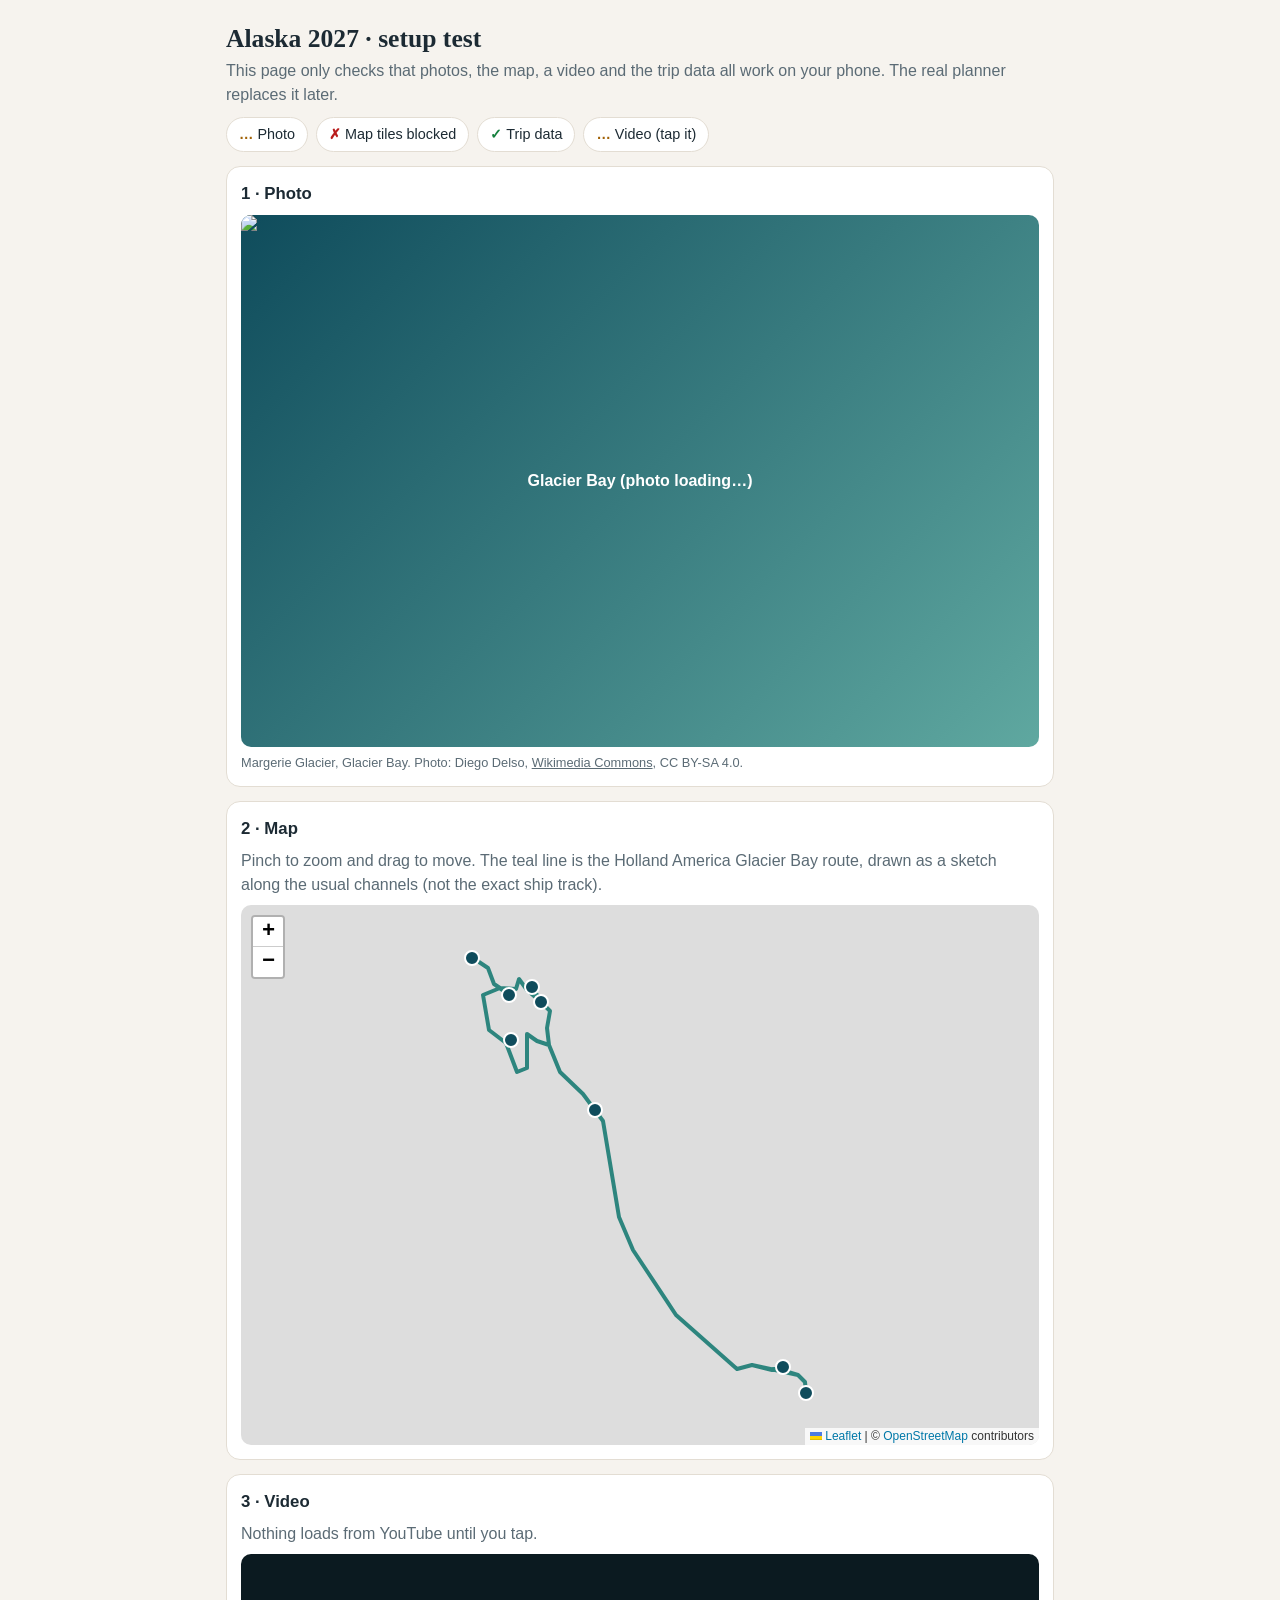
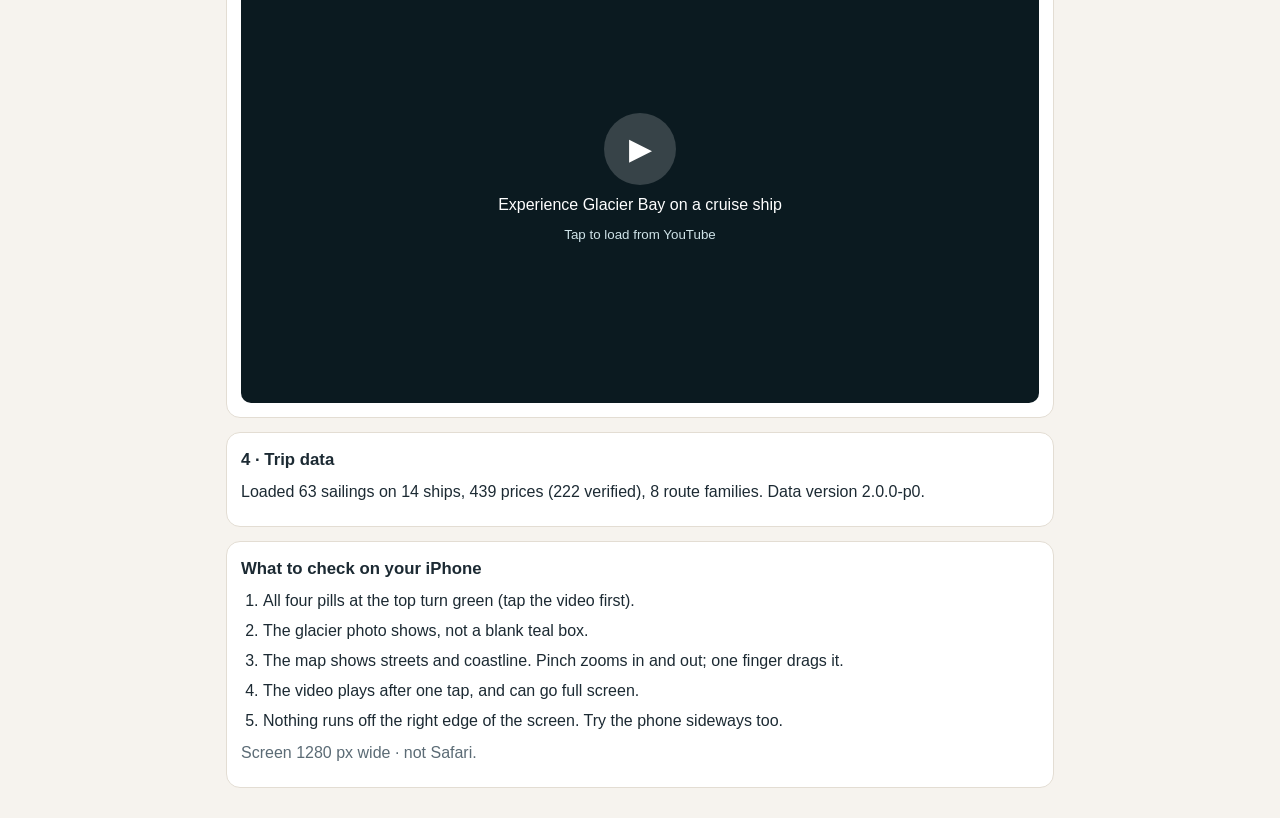
==== index.html @ 5ece90ae "p0: migrate v1 data into v2 layout, tools, setup test page Co-Authored-By: Claude Opus 5.5 <noreply@" ====
<!doctype html>
<html lang="en">
<head>
<meta charset="utf-8">
<meta name="viewport" content="width=device-width, initial-scale=1, viewport-fit=cover">
<title>Alaska 2027 · Setup test</title>
<link rel="stylesheet" href="vendor/leaflet/leaflet.css">
<style>
:root{--bg:#f6f3ee;--card:#fff;--ink:#1c2a33;--muted:#5b6b75;--line:#e3ddd3;--sea:#0f4c5c;--teal:#0f766e;--ok:#15803d;--bad:#b91c1c;--wait:#a16207}
@media (prefers-color-scheme:dark){:root{--bg:#10171c;--card:#182229;--ink:#e8eef1;--muted:#9fb0ba;--line:#2a3740;--ok:#4ade80;--bad:#f87171;--wait:#facc15}}
*{box-sizing:border-box}
[hidden]{display:none!important}
.photo img{color:transparent}
body{margin:0;background:var(--bg);color:var(--ink);font:16px/1.5 -apple-system,BlinkMacSystemFont,"Segoe UI",Roboto,sans-serif;
  padding:env(safe-area-inset-top) 0 env(safe-area-inset-bottom)}
main{max-width:860px;margin:0 auto;padding:16px}
h1{font:600 1.6rem/1.2 Georgia,"Times New Roman",serif;margin:8px 0 4px}
h2{font-size:1.05rem;margin:0 0 8px}
p{margin:0 0 8px}
.lede{color:var(--muted)}
.card{background:var(--card);border:1px solid var(--line);border-radius:14px;padding:14px;margin:14px 0;overflow:hidden}
.status{display:flex;flex-wrap:wrap;gap:8px;margin:10px 0}
.pill{border-radius:999px;padding:6px 12px;font-size:.9rem;border:1px solid var(--line);background:var(--card)}
.pill b{margin-right:4px}
.ok b{color:var(--ok)} .bad b{color:var(--bad)} .wait b{color:var(--wait)}
figure{margin:0}
.photo{position:relative;aspect-ratio:3/2;border-radius:10px;overflow:hidden;
  background:linear-gradient(135deg,#0f4c5c,#5fa8a0)}
.photo img{width:100%;height:100%;object-fit:cover;display:block}
.photo .ph{position:absolute;inset:0;display:flex;align-items:center;justify-content:center;color:#fff;font-weight:600;text-align:center;padding:12px}
figcaption{font-size:.8rem;color:var(--muted);margin-top:6px}
figcaption a{color:inherit}
#map{height:60vh;min-height:320px;border-radius:10px}
.video{position:relative;aspect-ratio:16/9;border-radius:10px;overflow:hidden;background:#0b1a20}
.video button{all:unset;cursor:pointer;position:absolute;inset:0;display:flex;flex-direction:column;align-items:center;justify-content:center;color:#fff;gap:8px;text-align:center;padding:12px}
.video button span:first-child{width:72px;height:72px;border-radius:50%;background:rgba(255,255,255,.18);display:flex;align-items:center;justify-content:center;font-size:30px}
.video iframe{position:absolute;inset:0;width:100%;height:100%;border:0}
ol{padding-left:22px;margin:0} li{margin:6px 0}
small,.muted{color:var(--muted)}
</style>
</head>
<body>
<main>
  <h1>Alaska 2027 · setup test</h1>
  <p class="lede">This page only checks that photos, the map, a video and the trip data all work on your phone. The real planner replaces it later.</p>

  <div class="status" id="status" aria-live="polite">
    <span class="pill wait" id="s-photo"><b>…</b>Photo</span>
    <span class="pill wait" id="s-map"><b>…</b>Map</span>
    <span class="pill wait" id="s-data"><b>…</b>Trip data</span>
    <span class="pill wait" id="s-video"><b>…</b>Video (tap it)</span>
  </div>

  <section class="card">
    <h2>1 · Photo</h2>
    <figure>
      <div class="photo">
        <div class="ph" id="ph">Glacier Bay (photo loading…)</div>
        <img id="img" alt="Margerie Glacier in Glacier Bay National Park" loading="eager"
             src="https://commons.wikimedia.org/wiki/Special:FilePath/Glaciar_Margerie%2C_Parque_Nacional_Bah%C3%ADa_del_Glaciar%2C_Alaska%2C_Estados_Unidos%2C_2017-08-19%2C_DD_33.jpg?width=1000">
      </div>
      <figcaption>Margerie Glacier, Glacier Bay. Photo: Diego Delso, <a href="https://commons.wikimedia.org/wiki/File:Glaciar_Margerie%2C_Parque_Nacional_Bah%C3%ADa_del_Glaciar%2C_Alaska%2C_Estados_Unidos%2C_2017-08-19%2C_DD_33.jpg">Wikimedia Commons</a>, CC BY-SA 4.0.</figcaption>
    </figure>
  </section>

  <section class="card">
    <h2>2 · Map</h2>
    <p class="muted">Pinch to zoom and drag to move. The teal line is the Holland America Glacier Bay route, drawn as a sketch along the usual channels (not the exact ship track).</p>
    <div id="map" role="region" aria-label="Map of Seattle to Alaska"></div>
  </section>

  <section class="card">
    <h2>3 · Video</h2>
    <p class="muted">Nothing loads from YouTube until you tap.</p>
    <div class="video" id="video">
      <button type="button" id="play" aria-label="Load and play video">
        <span>▶</span><span>Experience Glacier Bay on a cruise ship</span><small style="color:#cfe3e8">Tap to load from YouTube</small>
      </button>
    </div>
  </section>

  <section class="card">
    <h2>4 · Trip data</h2>
    <p id="data">Loading…</p>
  </section>

  <section class="card">
    <h2>What to check on your iPhone</h2>
    <ol>
      <li>All four pills at the top turn green (tap the video first).</li>
      <li>The glacier photo shows, not a blank teal box.</li>
      <li>The map shows streets and coastline. Pinch zooms in and out; one finger drags it.</li>
      <li>The video plays after one tap, and can go full screen.</li>
      <li>Nothing runs off the right edge of the screen. Try the phone sideways too.</li>
    </ol>
    <p class="muted" style="margin-top:8px" id="device"></p>
  </section>
</main>

<script src="vendor/leaflet/leaflet.js"></script>
<script>
const set = (id, ok, label) => { const el = document.getElementById(id); el.className = 'pill ' + (ok === null ? 'wait' : ok ? 'ok' : 'bad'); el.querySelector('b').textContent = ok === null ? '…' : ok ? '✓' : '✗'; if (label) el.lastChild.textContent = label; };

// 1 · photo
const img = document.getElementById('img'), ph = document.getElementById('ph');
img.addEventListener('load', () => { ph.hidden = true; set('s-photo', true); });
img.addEventListener('error', () => { img.hidden = true; ph.textContent = 'Glacier Bay (photo could not load, this is the offline placeholder)'; set('s-photo', false); });
if (img.complete && img.naturalWidth) { ph.hidden = true; set('s-photo', true); }

// 2 · map
let map;
try {
  map = L.map('map', { scrollWheelZoom: false }).setView([54.5, -130.5], 5);
  const tiles = L.tileLayer('https://tile.openstreetmap.org/{z}/{x}/{y}.png', {
    maxZoom: 18, attribution: '&copy; <a href="https://www.openstreetmap.org/copyright">OpenStreetMap</a> contributors' }).addTo(map);
  let loaded = 0, failed = 0;
  tiles.on('tileload', () => { if (++loaded === 4) set('s-map', true); });
  tiles.on('tileerror', () => { if (++failed === 6 && loaded < 4) set('s-map', false, 'Map tiles blocked'); });
} catch (e) { set('s-map', false, 'Map failed to start'); }

// 4 · data (also draws the route on the map)
Promise.all(['catalog', 'meta', 'prices'].map(n => fetch('data/' + n + '.json').then(r => { if (!r.ok) throw new Error(n + ' ' + r.status); return r.json(); })))
  .then(([cat, meta, prices]) => {
    const fam = Object.fromEntries(cat.routeFamilies.map(f => [f.id, f]));
    const it = cat.itineraries.find(i => i.id === 'hal_eurodam_explorer');
    if (map && it && it.mapLine) {
      const line = L.polyline(it.mapLine, { color: fam[it.routeFamily].color, weight: 4, opacity: .85 }).addTo(map);
      map.fitBounds(line.getBounds(), { padding: [16, 16] });
    }
    const used = new Set((it.days || []).flat().map(e => e.place).filter(Boolean));
    if (map) cat.places.filter(p => used.has(p.id)).forEach(p =>
      L.circleMarker([p.lat, p.lng], { radius: 7, color: '#fff', weight: 2, fillColor: '#0f4c5c', fillOpacity: 1 })
        .bindPopup('<b>' + (p.short || p.name) + '</b>').addTo(map));
    const verified = prices.rows.filter(r => r.status === 'verified').length;
    document.getElementById('data').textContent =
      `Loaded ${cat.sailings.length} sailings on ${cat.ships.length} ships, ${prices.rows.length} prices (${verified} verified), ${cat.routeFamilies.length} route families. Data version ${meta.version}.`;
    set('s-data', true);
  })
  .catch(e => { document.getElementById('data').textContent = 'Could not load the data files (' + e.message + ').'; set('s-data', false); });

// 3 · video: tap to load youtube-nocookie
document.getElementById('play').addEventListener('click', () => {
  const f = document.createElement('iframe');
  f.src = 'https://www.youtube-nocookie.com/embed/AG2jFHq0_qE?autoplay=1&playsinline=1&rel=0';
  f.title = 'Experience Glacier Bay National Park, Alaska on a Cruise Ship';
  f.allow = 'autoplay; encrypted-media; picture-in-picture; fullscreen';
  f.allowFullscreen = true;
  f.addEventListener('load', () => set('s-video', true, 'Video'));
  const box = document.getElementById('video'); box.innerHTML = ''; box.appendChild(f);
});

const ua = navigator.userAgent, safari = /Safari/.test(ua) && !/Chrome|CriOS|FxiOS|EdgiOS/.test(ua);
document.getElementById('device').textContent = `Screen ${window.innerWidth} px wide · ${safari ? 'Safari' : 'not Safari'}.`;
</script>
</body>
</html>
---- vendor/leaflet/leaflet.css ----
/* required styles */

.leaflet-pane,
.leaflet-tile,
.leaflet-marker-icon,
.leaflet-marker-shadow,
.leaflet-tile-container,
.leaflet-pane > svg,
.leaflet-pane > canvas,
.leaflet-zoom-box,
.leaflet-image-layer,
.leaflet-layer {
	position: absolute;
	left: 0;
	top: 0;
	}
.leaflet-container {
	overflow: hidden;
	}
.leaflet-tile,
.leaflet-marker-icon,
.leaflet-marker-shadow {
	-webkit-user-select: none;
	   -moz-user-select: none;
	        user-select: none;
	  -webkit-user-drag: none;
	}
/* Prevents IE11 from highlighting tiles in blue */
.leaflet-tile::selection {
	background: transparent;
}
/* Safari renders non-retina tile on retina better with this, but Chrome is worse */
.leaflet-safari .leaflet-tile {
	image-rendering: -webkit-optimize-contrast;
	}
/* hack that prevents hw layers "stretching" when loading new tiles */
.leaflet-safari .leaflet-tile-container {
	width: 1600px;
	height: 1600px;
	-webkit-transform-origin: 0 0;
	}
.leaflet-marker-icon,
.leaflet-marker-shadow {
	display: block;
	}
/* .leaflet-container svg: reset svg max-width decleration shipped in Joomla! (joomla.org) 3.x */
/* .leaflet-container img: map is broken in FF if you have max-width: 100% on tiles */
.leaflet-container .leaflet-overlay-pane svg {
	max-width: none !important;
	max-height: none !important;
	}
.leaflet-container .leaflet-marker-pane img,
.leaflet-container .leaflet-shadow-pane img,
.leaflet-container .leaflet-tile-pane img,
.leaflet-container img.leaflet-image-layer,
.leaflet-container .leaflet-tile {
	max-width: none !important;
	max-height: none !important;
	width: auto;
	padding: 0;
	}

.leaflet-container img.leaflet-tile {
	/* See: https://bugs.chromium.org/p/chromium/issues/detail?id=600120 */
	mix-blend-mode: plus-lighter;
}

.leaflet-container.leaflet-touch-zoom {
	-ms-touch-action: pan-x pan-y;
	touch-action: pan-x pan-y;
	}
.leaflet-container.leaflet-touch-drag {
	-ms-touch-action: pinch-zoom;
	/* Fallback for FF which doesn't support pinch-zoom */
	touch-action: none;
	touch-action: pinch-zoom;
}
.leaflet-container.leaflet-touch-drag.leaflet-touch-zoom {
	-ms-touch-action: none;
	touch-action: none;
}
.leaflet-container {
	-webkit-tap-highlight-color: transparent;
}
.leaflet-container a {
	-webkit-tap-highlight-color: rgba(51, 181, 229, 0.4);
}
.leaflet-tile {
	filter: inherit;
	visibility: hidden;
	}
.leaflet-tile-loaded {
	visibility: inherit;
	}
.leaflet-zoom-box {
	width: 0;
	height: 0;
	-moz-box-sizing: border-box;
	     box-sizing: border-box;
	z-index: 800;
	}
/* workaround for https://bugzilla.mozilla.org/show_bug.cgi?id=888319 */
.leaflet-overlay-pane svg {
	-moz-user-select: none;
	}

.leaflet-pane         { z-index: 400; }

.leaflet-tile-pane    { z-index: 200; }
.leaflet-overlay-pane { z-index: 400; }
.leaflet-shadow-pane  { z-index: 500; }
.leaflet-marker-pane  { z-index: 600; }
.leaflet-tooltip-pane   { z-index: 650; }
.leaflet-popup-pane   { z-index: 700; }

.leaflet-map-pane canvas { z-index: 100; }
.leaflet-map-pane svg    { z-index: 200; }

.leaflet-vml-shape {
	width: 1px;
	height: 1px;
	}
.lvml {
	behavior: url(#default#VML);
	display: inline-block;
	position: absolute;
	}


/* control positioning */

.leaflet-control {
	position: relative;
	z-index: 800;
	pointer-events: visiblePainted; /* IE 9-10 doesn't have auto */
	pointer-events: auto;
	}
.leaflet-top,
.leaflet-bottom {
	position: absolute;
	z-index: 1000;
	pointer-events: none;
	}
.leaflet-top {
	top: 0;
	}
.leaflet-right {
	right: 0;
	}
.leaflet-bottom {
	bottom: 0;
	}
.leaflet-left {
	left: 0;
	}
.leaflet-control {
	float: left;
	clear: both;
	}
.leaflet-right .leaflet-control {
	float: right;
	}
.leaflet-top .leaflet-control {
	margin-top: 10px;
	}
.leaflet-bottom .leaflet-control {
	margin-bottom: 10px;
	}
.leaflet-left .leaflet-control {
	margin-left: 10px;
	}
.leaflet-right .leaflet-control {
	margin-right: 10px;
	}


/* zoom and fade animations */

.leaflet-fade-anim .leaflet-popup {
	opacity: 0;
	-webkit-transition: opacity 0.2s linear;
	   -moz-transition: opacity 0.2s linear;
	        transition: opacity 0.2s linear;
	}
.leaflet-fade-anim .leaflet-map-pane .leaflet-popup {
	opacity: 1;
	}
.leaflet-zoom-animated {
	-webkit-transform-origin: 0 0;
	    -ms-transform-origin: 0 0;
	        transform-origin: 0 0;
	}
svg.leaflet-zoom-animated {
	will-change: transform;
}

.leaflet-zoom-anim .leaflet-zoom-animated {
	-webkit-transition: -webkit-transform 0.25s cubic-bezier(0,0,0.25,1);
	   -moz-transition:    -moz-transform 0.25s cubic-bezier(0,0,0.25,1);
	        transition:         transform 0.25s cubic-bezier(0,0,0.25,1);
	}
.leaflet-zoom-anim .leaflet-tile,
.leaflet-pan-anim .leaflet-tile {
	-webkit-transition: none;
	   -moz-transition: none;
	        transition: none;
	}

.leaflet-zoom-anim .leaflet-zoom-hide {
	visibility: hidden;
	}


/* cursors */

.leaflet-interactive {
	cursor: pointer;
	}
.leaflet-grab {
	cursor: -webkit-grab;
	cursor:    -moz-grab;
	cursor:         grab;
	}
.leaflet-crosshair,
.leaflet-crosshair .leaflet-interactive {
	cursor: crosshair;
	}
.leaflet-popup-pane,
.leaflet-control {
	cursor: auto;
	}
.leaflet-dragging .leaflet-grab,
.leaflet-dragging .leaflet-grab .leaflet-interactive,
.leaflet-dragging .leaflet-marker-draggable {
	cursor: move;
	cursor: -webkit-grabbing;
	cursor:    -moz-grabbing;
	cursor:         grabbing;
	}

/* marker & overlays interactivity */
.leaflet-marker-icon,
.leaflet-marker-shadow,
.leaflet-image-layer,
.leaflet-pane > svg path,
.leaflet-tile-container {
	pointer-events: none;
	}

.leaflet-marker-icon.leaflet-interactive,
.leaflet-image-layer.leaflet-interactive,
.leaflet-pane > svg path.leaflet-interactive,
svg.leaflet-image-layer.leaflet-interactive path {
	pointer-events: visiblePainted; /* IE 9-10 doesn't have auto */
	pointer-events: auto;
	}

/* visual tweaks */

.leaflet-container {
	background: #ddd;
	outline-offset: 1px;
	}
.leaflet-container a {
	color: #0078A8;
	}
.leaflet-zoom-box {
	border: 2px dotted #38f;
	background: rgba(255,255,255,0.5);
	}


/* general typography */
.leaflet-container {
	font-family: "Helvetica Neue", Arial, Helvetica, sans-serif;
	font-size: 12px;
	font-size: 0.75rem;
	line-height: 1.5;
	}


/* general toolbar styles */

.leaflet-bar {
	box-shadow: 0 1px 5px rgba(0,0,0,0.65);
	border-radius: 4px;
	}
.leaflet-bar a {
	background-color: #fff;
	border-bottom: 1px solid #ccc;
	width: 26px;
	height: 26px;
	line-height: 26px;
	display: block;
	text-align: center;
	text-decoration: none;
	color: black;
	}
.leaflet-bar a,
.leaflet-control-layers-toggle {
	background-position: 50% 50%;
	background-repeat: no-repeat;
	display: block;
	}
.leaflet-bar a:hover,
.leaflet-bar a:focus {
	background-color: #f4f4f4;
	}
.leaflet-bar a:first-child {
	border-top-left-radius: 4px;
	border-top-right-radius: 4px;
	}
.leaflet-bar a:last-child {
	border-bottom-left-radius: 4px;
	border-bottom-right-radius: 4px;
	border-bottom: none;
	}
.leaflet-bar a.leaflet-disabled {
	cursor: default;
	background-color: #f4f4f4;
	color: #bbb;
	}

.leaflet-touch .leaflet-bar a {
	width: 30px;
	height: 30px;
	line-height: 30px;
	}
.leaflet-touch .leaflet-bar a:first-child {
	border-top-left-radius: 2px;
	border-top-right-radius: 2px;
	}
.leaflet-touch .leaflet-bar a:last-child {
	border-bottom-left-radius: 2px;
	border-bottom-right-radius: 2px;
	}

/* zoom control */

.leaflet-control-zoom-in,
.leaflet-control-zoom-out {
	font: bold 18px 'Lucida Console', Monaco, monospace;
	text-indent: 1px;
	}

.leaflet-touch .leaflet-control-zoom-in, .leaflet-touch .leaflet-control-zoom-out  {
	font-size: 22px;
	}


/* layers control */

.leaflet-control-layers {
	box-shadow: 0 1px 5px rgba(0,0,0,0.4);
	background: #fff;
	border-radius: 5px;
	}
.leaflet-control-layers-toggle {
	background-image: url(images/layers.png);
	width: 36px;
	height: 36px;
	}
.leaflet-retina .leaflet-control-layers-toggle {
	background-image: url(images/layers-2x.png);
	background-size: 26px 26px;
	}
.leaflet-touch .leaflet-control-layers-toggle {
	width: 44px;
	height: 44px;
	}
.leaflet-control-layers .leaflet-control-layers-list,
.leaflet-control-layers-expanded .leaflet-control-layers-toggle {
	display: none;
	}
.leaflet-control-layers-expanded .leaflet-control-layers-list {
	display: block;
	position: relative;
	}
.leaflet-control-layers-expanded {
	padding: 6px 10px 6px 6px;
	color: #333;
	background: #fff;
	}
.leaflet-control-layers-scrollbar {
	overflow-y: scroll;
	overflow-x: hidden;
	padding-right: 5px;
	}
.leaflet-control-layers-selector {
	margin-top: 2px;
	position: relative;
	top: 1px;
	}
.leaflet-control-layers label {
	display: block;
	font-size: 13px;
	font-size: 1.08333em;
	}
.leaflet-control-layers-separator {
	height: 0;
	border-top: 1px solid #ddd;
	margin: 5px -10px 5px -6px;
	}

/* Default icon URLs */
.leaflet-default-icon-path { /* used only in path-guessing heuristic, see L.Icon.Default */
	background-image: url(images/marker-icon.png);
	}


/* attribution and scale controls */

.leaflet-container .leaflet-control-attribution {
	background: #fff;
	background: rgba(255, 255, 255, 0.8);
	margin: 0;
	}
.leaflet-control-attribution,
.leaflet-control-scale-line {
	padding: 0 5px;
	color: #333;
	line-height: 1.4;
	}
.leaflet-control-attribution a {
	text-decoration: none;
	}
.leaflet-control-attribution a:hover,
.leaflet-control-attribution a:focus {
	text-decoration: underline;
	}
.leaflet-attribution-flag {
	display: inline !important;
	vertical-align: baseline !important;
	width: 1em;
	height: 0.6669em;
	}
.leaflet-left .leaflet-control-scale {
	margin-left: 5px;
	}
.leaflet-bottom .leaflet-control-scale {
	margin-bottom: 5px;
	}
.leaflet-control-scale-line {
	border: 2px solid #777;
	border-top: none;
	line-height: 1.1;
	padding: 2px 5px 1px;
	white-space: nowrap;
	-moz-box-sizing: border-box;
	     box-sizing: border-box;
	background: rgba(255, 255, 255, 0.8);
	text-shadow: 1px 1px #fff;
	}
.leaflet-control-scale-line:not(:first-child) {
	border-top: 2px solid #777;
	border-bottom: none;
	margin-top: -2px;
	}
.leaflet-control-scale-line:not(:first-child):not(:last-child) {
	border-bottom: 2px solid #777;
	}

.leaflet-touch .leaflet-control-attribution,
.leaflet-touch .leaflet-control-layers,
.leaflet-touch .leaflet-bar {
	box-shadow: none;
	}
.leaflet-touch .leaflet-control-layers,
.leaflet-touch .leaflet-bar {
	border: 2px solid rgba(0,0,0,0.2);
	background-clip: padding-box;
	}


/* popup */

.leaflet-popup {
	position: absolute;
	text-align: center;
	margin-bottom: 20px;
	}
.leaflet-popup-content-wrapper {
	padding: 1px;
	text-align: left;
	border-radius: 12px;
	}
.leaflet-popup-content {
	margin: 13px 24px 13px 20px;
	line-height: 1.3;
	font-size: 13px;
	font-size: 1.08333em;
	min-height: 1px;
	}
.leaflet-popup-content p {
	margin: 17px 0;
	margin: 1.3em 0;
	}
.leaflet-popup-tip-container {
	width: 40px;
	height: 20px;
	position: absolute;
	left: 50%;
	margin-top: -1px;
	margin-left: -20px;
	overflow: hidden;
	pointer-events: none;
	}
.leaflet-popup-tip {
	width: 17px;
	height: 17px;
	padding: 1px;

	margin: -10px auto 0;
	pointer-events: auto;

	-webkit-transform: rotate(45deg);
	   -moz-transform: rotate(45deg);
	    -ms-transform: rotate(45deg);
	        transform: rotate(45deg);
	}
.leaflet-popup-content-wrapper,
.leaflet-popup-tip {
	background: white;
	color: #333;
	box-shadow: 0 3px 14px rgba(0,0,0,0.4);
	}
.leaflet-container a.leaflet-popup-close-button {
	position: absolute;
	top: 0;
	right: 0;
	border: none;
	text-align: center;
	width: 24px;
	height: 24px;
	font: 16px/24px Tahoma, Verdana, sans-serif;
	color: #757575;
	text-decoration: none;
	background: transparent;
	}
.leaflet-container a.leaflet-popup-close-button:hover,
.leaflet-container a.leaflet-popup-close-button:focus {
	color: #585858;
	}
.leaflet-popup-scrolled {
	overflow: auto;
	}

.leaflet-oldie .leaflet-popup-content-wrapper {
	-ms-zoom: 1;
	}
.leaflet-oldie .leaflet-popup-tip {
	width: 24px;
	margin: 0 auto;

	-ms-filter: "progid:DXImageTransform.Microsoft.Matrix(M11=0.70710678, M12=0.70710678, M21=-0.70710678, M22=0.70710678)";
	filter: progid:DXImageTransform.Microsoft.Matrix(M11=0.70710678, M12=0.70710678, M21=-0.70710678, M22=0.70710678);
	}

.leaflet-oldie .leaflet-control-zoom,
.leaflet-oldie .leaflet-control-layers,
.leaflet-oldie .leaflet-popup-content-wrapper,
.leaflet-oldie .leaflet-popup-tip {
	border: 1px solid #999;
	}


/* div icon */

.leaflet-div-icon {
	background: #fff;
	border: 1px solid #666;
	}


/* Tooltip */
/* Base styles for the element that has a tooltip */
.leaflet-tooltip {
	position: absolute;
	padding: 6px;
	background-color: #fff;
	border: 1px solid #fff;
	border-radius: 3px;
	color: #222;
	white-space: nowrap;
	-webkit-user-select: none;
	-moz-user-select: none;
	-ms-user-select: none;
	user-select: none;
	pointer-events: none;
	box-shadow: 0 1px 3px rgba(0,0,0,0.4);
	}
.leaflet-tooltip.leaflet-interactive {
	cursor: pointer;
	pointer-events: auto;
	}
.leaflet-tooltip-top:before,
.leaflet-tooltip-bottom:before,
.leaflet-tooltip-left:before,
.leaflet-tooltip-right:before {
	position: absolute;
	pointer-events: none;
	border: 6px solid transparent;
	background: transparent;
	content: "";
	}

/* Directions */

.leaflet-tooltip-bottom {
	margin-top: 6px;
}
.leaflet-tooltip-top {
	margin-top: -6px;
}
.leaflet-tooltip-bottom:before,
.leaflet-tooltip-top:before {
	left: 50%;
	margin-left: -6px;
	}
.leaflet-tooltip-top:before {
	bottom: 0;
	margin-bottom: -12px;
	border-top-color: #fff;
	}
.leaflet-tooltip-bottom:before {
	top: 0;
	margin-top: -12px;
	margin-left: -6px;
	border-bottom-color: #fff;
	}
.leaflet-tooltip-left {
	margin-left: -6px;
}
.leaflet-tooltip-right {
	margin-left: 6px;
}
.leaflet-tooltip-left:before,
.leaflet-tooltip-right:before {
	top: 50%;
	margin-top: -6px;
	}
.leaflet-tooltip-left:before {
	right: 0;
	margin-right: -12px;
	border-left-color: #fff;
	}
.leaflet-tooltip-right:before {
	left: 0;
	margin-left: -12px;
	border-right-color: #fff;
	}

/* Printing */

@media print {
	/* Prevent printers from removing background-images of controls. */
	.leaflet-control {
		-webkit-print-color-adjust: exact;
		print-color-adjust: exact;
		}
	}
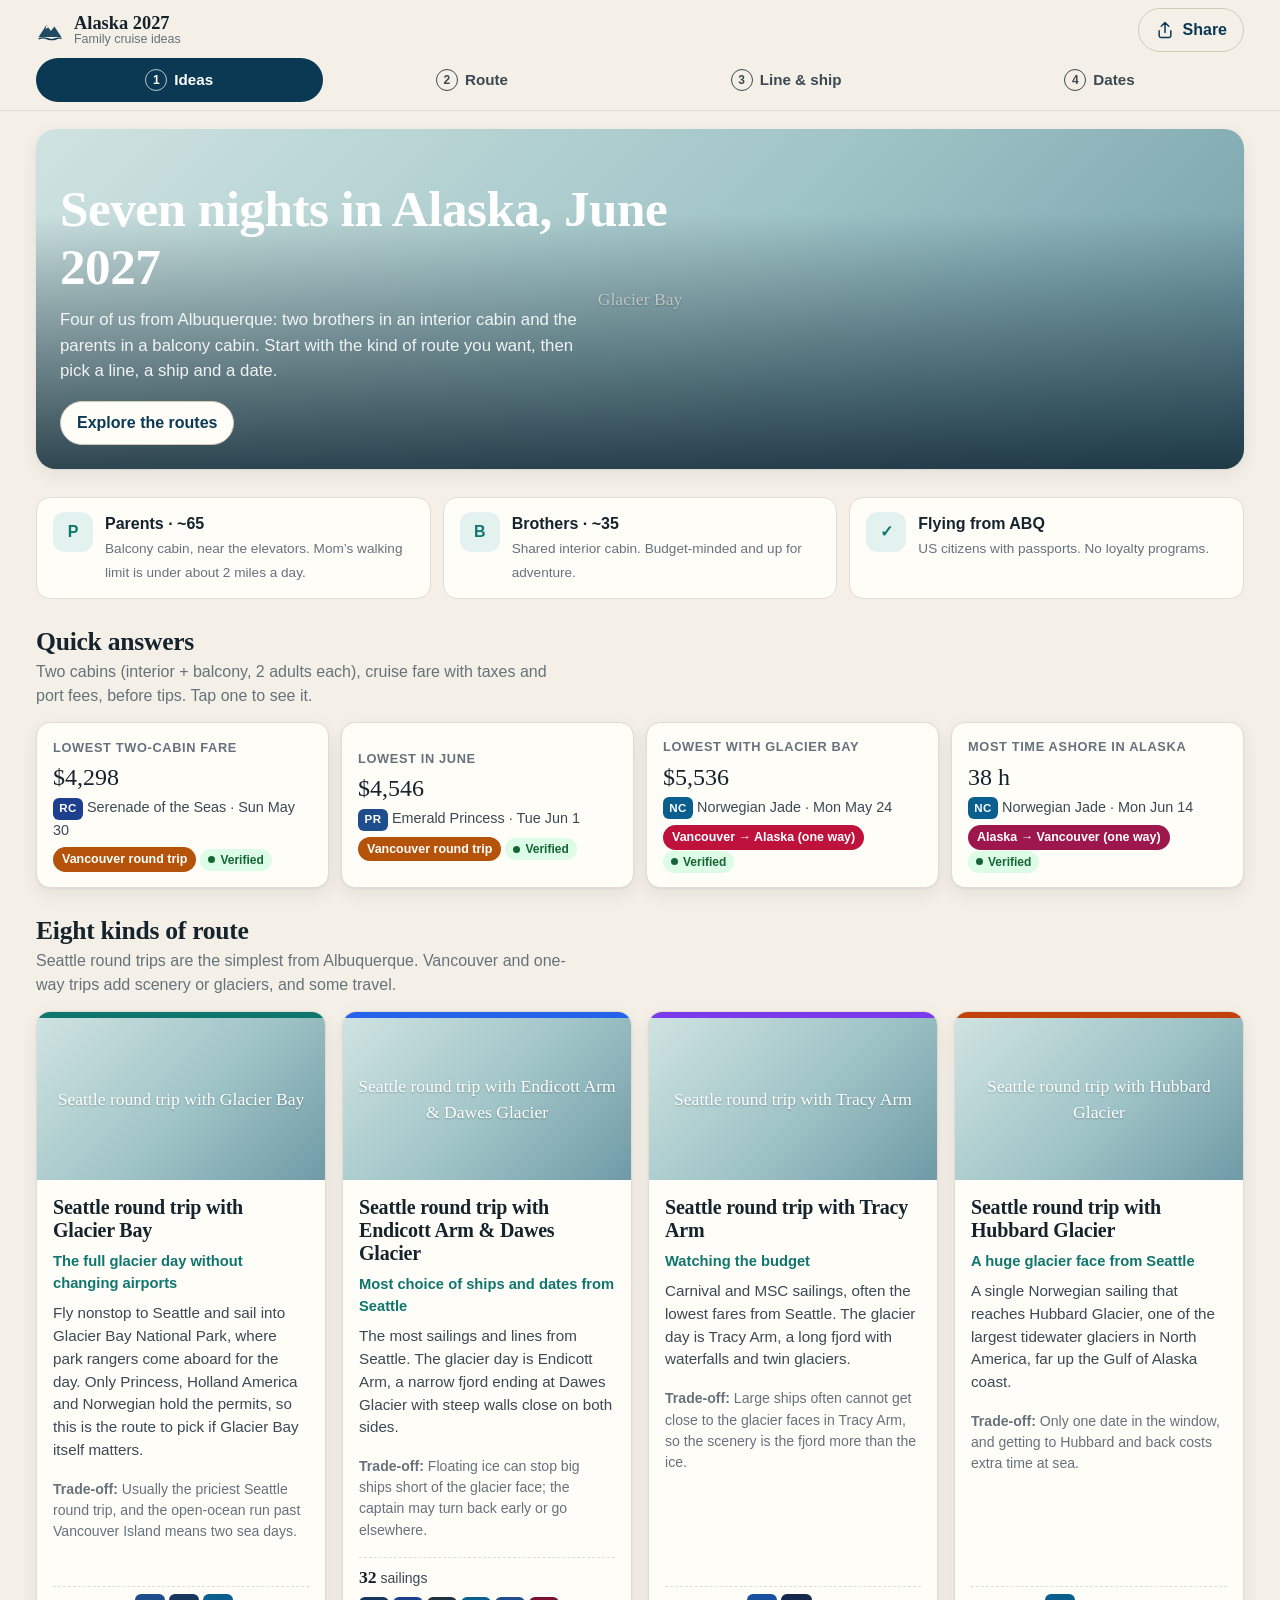
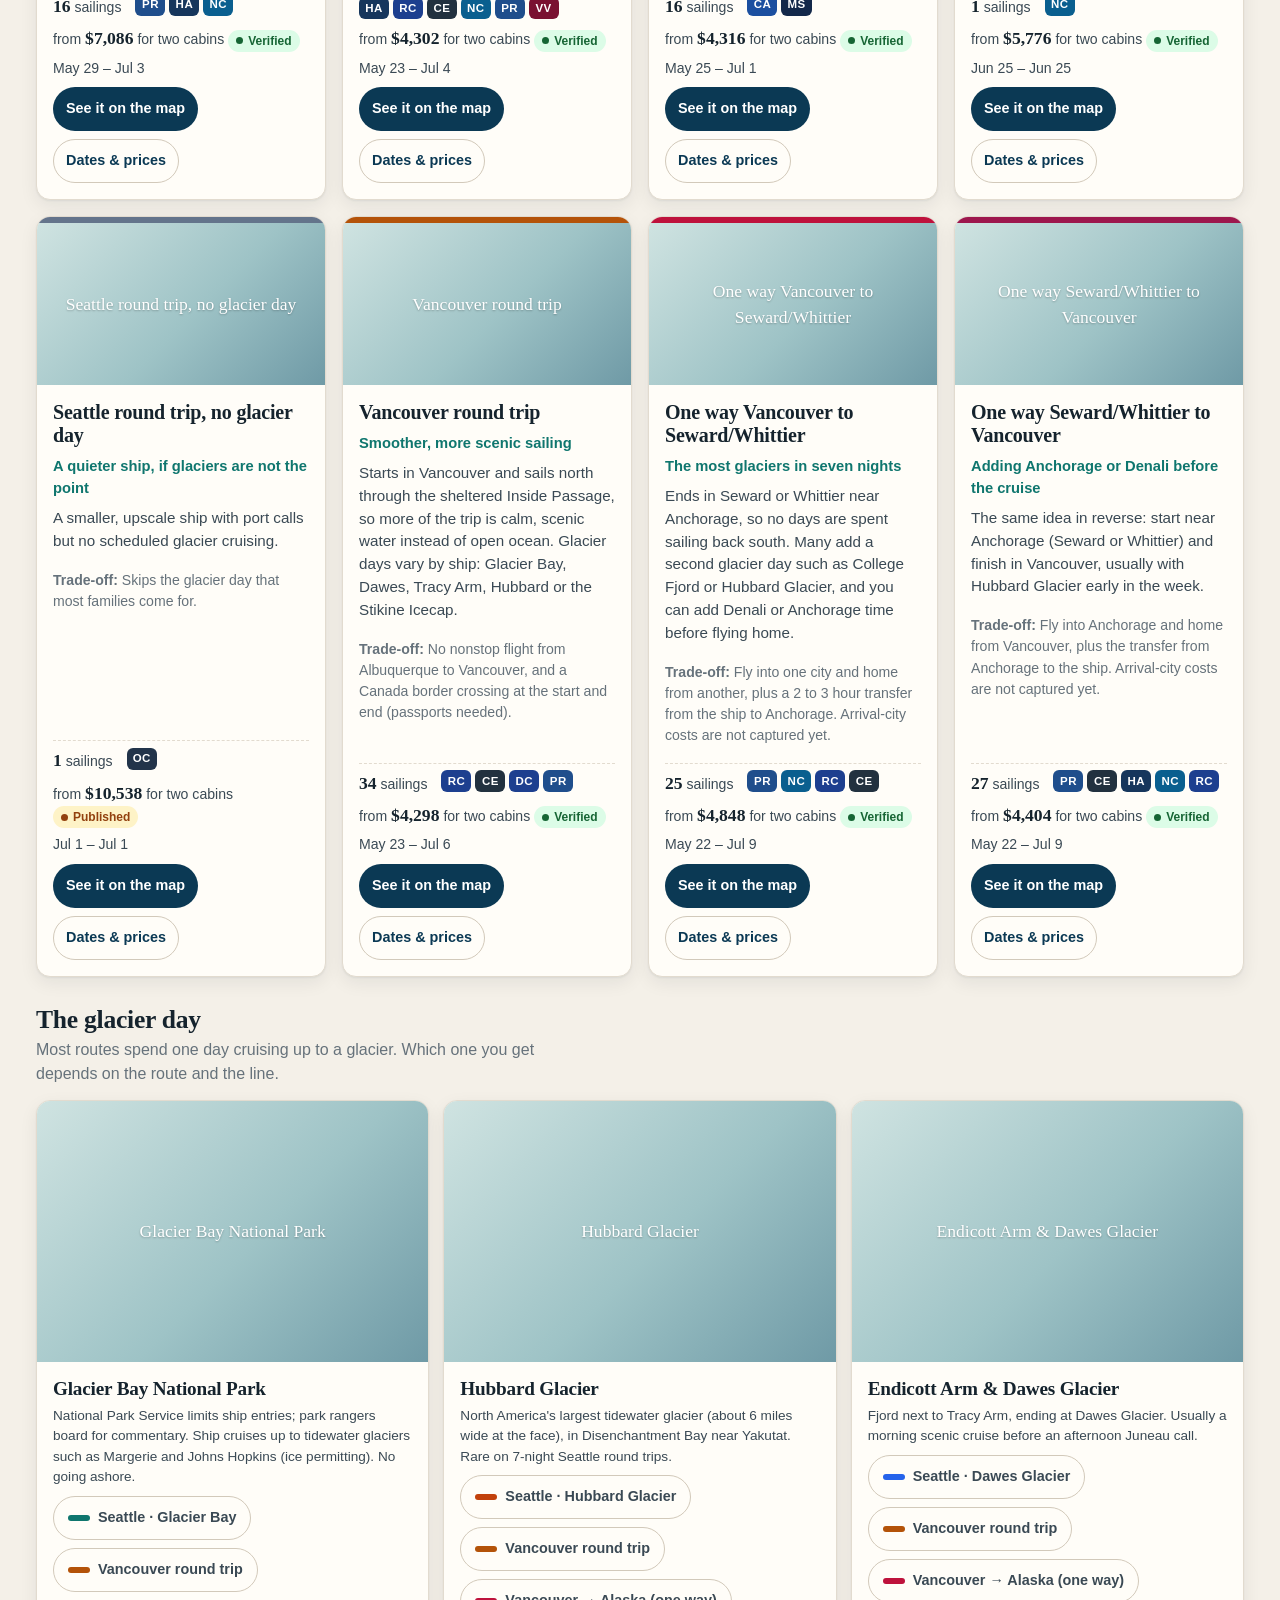
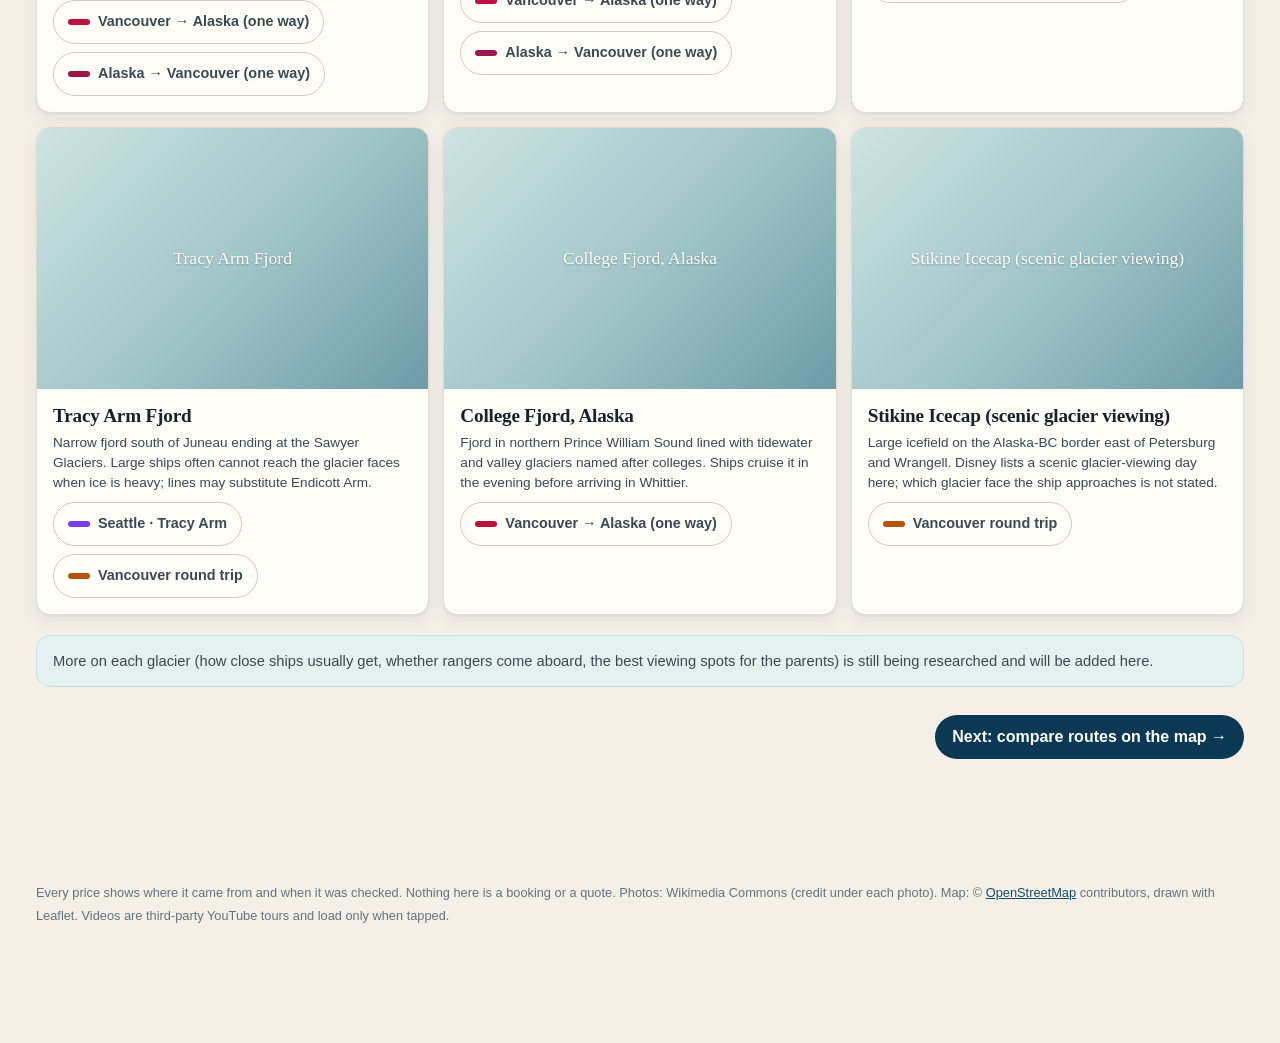
==== commit 149da50c: "p6: new app (Ideas, Route, Line & ship, Dates), share links, route text and map lines Co-Authored-By" ====
--- a/index.html
+++ b/index.html
@@ -3,154 +3,75 @@
 <head>
 <meta charset="utf-8">
 <meta name="viewport" content="width=device-width, initial-scale=1, viewport-fit=cover">
-<title>Alaska 2027 · Setup test</title>
+<meta name="color-scheme" content="light">
+<meta name="theme-color" content="#0b3954">
+<meta name="robots" content="noindex">
+<title>Alaska 2027 Planner</title>
+<link rel="icon" href="app/icon.svg" type="image/svg+xml">
 <link rel="stylesheet" href="vendor/leaflet/leaflet.css">
-<style>
-:root{--bg:#f6f3ee;--card:#fff;--ink:#1c2a33;--muted:#5b6b75;--line:#e3ddd3;--sea:#0f4c5c;--teal:#0f766e;--ok:#15803d;--bad:#b91c1c;--wait:#a16207}
-@media (prefers-color-scheme:dark){:root{--bg:#10171c;--card:#182229;--ink:#e8eef1;--muted:#9fb0ba;--line:#2a3740;--ok:#4ade80;--bad:#f87171;--wait:#facc15}}
-*{box-sizing:border-box}
-[hidden]{display:none!important}
-.photo img{color:transparent}
-body{margin:0;background:var(--bg);color:var(--ink);font:16px/1.5 -apple-system,BlinkMacSystemFont,"Segoe UI",Roboto,sans-serif;
-  padding:env(safe-area-inset-top) 0 env(safe-area-inset-bottom)}
-main{max-width:860px;margin:0 auto;padding:16px}
-h1{font:600 1.6rem/1.2 Georgia,"Times New Roman",serif;margin:8px 0 4px}
-h2{font-size:1.05rem;margin:0 0 8px}
-p{margin:0 0 8px}
-.lede{color:var(--muted)}
-.card{background:var(--card);border:1px solid var(--line);border-radius:14px;padding:14px;margin:14px 0;overflow:hidden}
-.status{display:flex;flex-wrap:wrap;gap:8px;margin:10px 0}
-.pill{border-radius:999px;padding:6px 12px;font-size:.9rem;border:1px solid var(--line);background:var(--card)}
-.pill b{margin-right:4px}
-.ok b{color:var(--ok)} .bad b{color:var(--bad)} .wait b{color:var(--wait)}
-figure{margin:0}
-.photo{position:relative;aspect-ratio:3/2;border-radius:10px;overflow:hidden;
-  background:linear-gradient(135deg,#0f4c5c,#5fa8a0)}
-.photo img{width:100%;height:100%;object-fit:cover;display:block}
-.photo .ph{position:absolute;inset:0;display:flex;align-items:center;justify-content:center;color:#fff;font-weight:600;text-align:center;padding:12px}
-figcaption{font-size:.8rem;color:var(--muted);margin-top:6px}
-figcaption a{color:inherit}
-#map{height:60vh;min-height:320px;border-radius:10px}
-.video{position:relative;aspect-ratio:16/9;border-radius:10px;overflow:hidden;background:#0b1a20}
-.video button{all:unset;cursor:pointer;position:absolute;inset:0;display:flex;flex-direction:column;align-items:center;justify-content:center;color:#fff;gap:8px;text-align:center;padding:12px}
-.video button span:first-child{width:72px;height:72px;border-radius:50%;background:rgba(255,255,255,.18);display:flex;align-items:center;justify-content:center;font-size:30px}
-.video iframe{position:absolute;inset:0;width:100%;height:100%;border:0}
-ol{padding-left:22px;margin:0} li{margin:6px 0}
-small,.muted{color:var(--muted)}
-</style>
+<link rel="stylesheet" href="app/app.css">
 </head>
 <body>
-<main>
-  <h1>Alaska 2027 · setup test</h1>
-  <p class="lede">This page only checks that photos, the map, a video and the trip data all work on your phone. The real planner replaces it later.</p>
+<a class="skip" href="#main">Skip to content</a>
+<header class="top">
+  <div class="top-row">
+    <a class="brand" href="#view=ideas" data-act="view" data-view="ideas" aria-label="Alaska 2027 planner, home">
+      <span class="brand-mark" aria-hidden="true">
+        <svg viewBox="0 0 32 32" width="28" height="28"><path d="M3 24 L12 10 L17 17 L21 12 L29 24 Z" fill="currentColor" opacity=".9"/><path d="M12 10 L14.6 14 L12.8 13.4 L11 15 Z" fill="#fff"/><path d="M3 26 Q8 24 13 26 T23 26 T29 26" stroke="currentColor" stroke-width="1.6" fill="none"/></svg>
+      </span>
+      <span class="brand-text"><b>Alaska 2027</b><small>Family cruise ideas</small></span>
+    </a>
+    <button class="btn ghost share" type="button" data-act="share" aria-label="Share a link to this view">
+      <svg viewBox="0 0 24 24" width="20" height="20" aria-hidden="true"><path d="M12 3v12M7.5 7.5 12 3l4.5 4.5M5 13v6a2 2 0 0 0 2 2h10a2 2 0 0 0 2-2v-6" fill="none" stroke="currentColor" stroke-width="1.8" stroke-linecap="round" stroke-linejoin="round"/></svg>
+      <span>Share</span>
+    </button>
+  </div>
+  <nav class="steps" aria-label="Planner steps">
+    <a href="#view=ideas" data-act="view" data-view="ideas"><i>1</i>Ideas</a>
+    <a href="#view=route" data-act="view" data-view="route"><i>2</i>Route</a>
+    <a href="#view=ship" data-act="view" data-view="ship"><i>3</i>Line &amp; ship</a>
+    <a href="#view=date" data-act="view" data-view="date"><i>4</i>Dates</a>
+  </nav>
+</header>
 
-  <div class="status" id="status" aria-live="polite">
-    <span class="pill wait" id="s-photo"><b>…</b>Photo</span>
-    <span class="pill wait" id="s-map"><b>…</b>Map</span>
-    <span class="pill wait" id="s-data"><b>…</b>Trip data</span>
-    <span class="pill wait" id="s-video"><b>…</b>Video (tap it)</span>
-  </div>
-
-  <section class="card">
-    <h2>1 · Photo</h2>
-    <figure>
-      <div class="photo">
-        <div class="ph" id="ph">Glacier Bay (photo loading…)</div>
-        <img id="img" alt="Margerie Glacier in Glacier Bay National Park" loading="eager"
-             src="https://commons.wikimedia.org/wiki/Special:FilePath/Glaciar_Margerie%2C_Parque_Nacional_Bah%C3%ADa_del_Glaciar%2C_Alaska%2C_Estados_Unidos%2C_2017-08-19%2C_DD_33.jpg?width=1000">
+<main id="main" tabindex="-1">
+  <section id="v-ideas" class="view" data-view="ideas" hidden></section>
+  <section id="v-route" class="view" data-view="route" hidden>
+    <div class="route-layout">
+      <div class="map-wrap">
+        <div id="routeMap" class="map" role="region" aria-label="Map of cruise routes"></div>
+        <p class="map-note">Lines are schematic: they show the order of stops, not the ship's exact track. Tap a line or a pin.</p>
       </div>
-      <figcaption>Margerie Glacier, Glacier Bay. Photo: Diego Delso, <a href="https://commons.wikimedia.org/wiki/File:Glaciar_Margerie%2C_Parque_Nacional_Bah%C3%ADa_del_Glaciar%2C_Alaska%2C_Estados_Unidos%2C_2017-08-19%2C_DD_33.jpg">Wikimedia Commons</a>, CC BY-SA 4.0.</figcaption>
-    </figure>
-  </section>
-
-  <section class="card">
-    <h2>2 · Map</h2>
-    <p class="muted">Pinch to zoom and drag to move. The teal line is the Holland America Glacier Bay route, drawn as a sketch along the usual channels (not the exact ship track).</p>
-    <div id="map" role="region" aria-label="Map of Seattle to Alaska"></div>
-  </section>
-
-  <section class="card">
-    <h2>3 · Video</h2>
-    <p class="muted">Nothing loads from YouTube until you tap.</p>
-    <div class="video" id="video">
-      <button type="button" id="play" aria-label="Load and play video">
-        <span>▶</span><span>Experience Glacier Bay on a cruise ship</span><small style="color:#cfe3e8">Tap to load from YouTube</small>
-      </button>
+      <div id="routePanel" class="route-panel"></div>
     </div>
   </section>
-
-  <section class="card">
-    <h2>4 · Trip data</h2>
-    <p id="data">Loading…</p>
+  <section id="v-ship" class="view" data-view="ship" hidden></section>
+  <section id="v-date" class="view" data-view="date" hidden>
+    <div id="dateTop"></div>
+    <div class="date-layout">
+      <div id="calendar" class="cal-wrap"></div>
+      <div class="date-side">
+        <div class="map-wrap small">
+          <div id="dateMap" class="map" role="region" aria-label="Map of the selected sailing"></div>
+        </div>
+        <div id="sailingPanel"></div>
+      </div>
+    </div>
   </section>
-
-  <section class="card">
-    <h2>What to check on your iPhone</h2>
-    <ol>
-      <li>All four pills at the top turn green (tap the video first).</li>
-      <li>The glacier photo shows, not a blank teal box.</li>
-      <li>The map shows streets and coastline. Pinch zooms in and out; one finger drags it.</li>
-      <li>The video plays after one tap, and can go full screen.</li>
-      <li>Nothing runs off the right edge of the screen. Try the phone sideways too.</li>
-    </ol>
-    <p class="muted" style="margin-top:8px" id="device"></p>
-  </section>
+  <div id="loading" class="loading">Loading the trip data…</div>
 </main>
 
+<div id="pickbar" class="pickbar" hidden></div>
+<div id="toast" class="toast" role="status" aria-live="polite"></div>
+
+<footer class="foot">
+  <p>Every price shows where it came from and when it was checked. Nothing here is a booking or a quote.
+  Photos: Wikimedia Commons (credit under each photo). Map: © <a href="https://www.openstreetmap.org/copyright">OpenStreetMap</a> contributors, drawn with Leaflet.
+  Videos are third-party YouTube tours and load only when tapped.</p>
+</footer>
+
 <script src="vendor/leaflet/leaflet.js"></script>
-<script>
-const set = (id, ok, label) => { const el = document.getElementById(id); el.className = 'pill ' + (ok === null ? 'wait' : ok ? 'ok' : 'bad'); el.querySelector('b').textContent = ok === null ? '…' : ok ? '✓' : '✗'; if (label) el.lastChild.textContent = label; };
-
-// 1 · photo
-const img = document.getElementById('img'), ph = document.getElementById('ph');
-img.addEventListener('load', () => { ph.hidden = true; set('s-photo', true); });
-img.addEventListener('error', () => { img.hidden = true; ph.textContent = 'Glacier Bay (photo could not load, this is the offline placeholder)'; set('s-photo', false); });
-if (img.complete && img.naturalWidth) { ph.hidden = true; set('s-photo', true); }
-
-// 2 · map
-let map;
-try {
-  map = L.map('map', { scrollWheelZoom: false }).setView([54.5, -130.5], 5);
-  const tiles = L.tileLayer('https://tile.openstreetmap.org/{z}/{x}/{y}.png', {
-    maxZoom: 18, attribution: '&copy; <a href="https://www.openstreetmap.org/copyright">OpenStreetMap</a> contributors' }).addTo(map);
-  let loaded = 0, failed = 0;
-  tiles.on('tileload', () => { if (++loaded === 4) set('s-map', true); });
-  tiles.on('tileerror', () => { if (++failed === 6 && loaded < 4) set('s-map', false, 'Map tiles blocked'); });
-} catch (e) { set('s-map', false, 'Map failed to start'); }
-
-// 4 · data (also draws the route on the map)
-Promise.all(['catalog', 'meta', 'prices'].map(n => fetch('data/' + n + '.json').then(r => { if (!r.ok) throw new Error(n + ' ' + r.status); return r.json(); })))
-  .then(([cat, meta, prices]) => {
-    const fam = Object.fromEntries(cat.routeFamilies.map(f => [f.id, f]));
-    const it = cat.itineraries.find(i => i.id === 'hal_eurodam_explorer');
-    if (map && it && it.mapLine) {
-      const line = L.polyline(it.mapLine, { color: fam[it.routeFamily].color, weight: 4, opacity: .85 }).addTo(map);
-      map.fitBounds(line.getBounds(), { padding: [16, 16] });
-    }
-    const used = new Set((it.days || []).flat().map(e => e.place).filter(Boolean));
-    if (map) cat.places.filter(p => used.has(p.id)).forEach(p =>
-      L.circleMarker([p.lat, p.lng], { radius: 7, color: '#fff', weight: 2, fillColor: '#0f4c5c', fillOpacity: 1 })
-        .bindPopup('<b>' + (p.short || p.name) + '</b>').addTo(map));
-    const verified = prices.rows.filter(r => r.status === 'verified').length;
-    document.getElementById('data').textContent =
-      `Loaded ${cat.sailings.length} sailings on ${cat.ships.length} ships, ${prices.rows.length} prices (${verified} verified), ${cat.routeFamilies.length} route families. Data version ${meta.version}.`;
-    set('s-data', true);
-  })
-  .catch(e => { document.getElementById('data').textContent = 'Could not load the data files (' + e.message + ').'; set('s-data', false); });
-
-// 3 · video: tap to load youtube-nocookie
-document.getElementById('play').addEventListener('click', () => {
-  const f = document.createElement('iframe');
-  f.src = 'https://www.youtube-nocookie.com/embed/AG2jFHq0_qE?autoplay=1&playsinline=1&rel=0';
-  f.title = 'Experience Glacier Bay National Park, Alaska on a Cruise Ship';
-  f.allow = 'autoplay; encrypted-media; picture-in-picture; fullscreen';
-  f.allowFullscreen = true;
-  f.addEventListener('load', () => set('s-video', true, 'Video'));
-  const box = document.getElementById('video'); box.innerHTML = ''; box.appendChild(f);
-});
-
-const ua = navigator.userAgent, safari = /Safari/.test(ua) && !/Chrome|CriOS|FxiOS|EdgiOS/.test(ua);
-document.getElementById('device').textContent = `Screen ${window.innerWidth} px wide · ${safari ? 'Safari' : 'not Safari'}.`;
-</script>
+<script src="app/model.js"></script>
+<script src="app/ui.js"></script>
 </body>
 </html>
--- a/app/app.css
+++ b/app/app.css
@@ -0,0 +1,354 @@
+/* Alaska 2027 planner (v2) — styles. Safari-first, 390 / 820 / 1180 / 1280 px. */
+:root {
+  color-scheme: light;
+  --bg: #f4f0e8;
+  --paper: #fffdf8;
+  --ink: #15232d;
+  --ink2: #3a4954;
+  --muted: #66727b;
+  --rule: #e2dbcf;
+  --rule2: #d2c9ba;
+  --ocean: #0b3954;
+  --ocean2: #164e6e;
+  --teal: #0f766e;
+  --ice: #e3f1ef;
+  --ice2: #c7e3df;
+  --sand: #efe7da;
+  --warn: #9a3412;
+  --ok: #166534;
+  --radius: 14px;
+  --radius-s: 9px;
+  --shadow: 0 1px 2px rgba(20, 35, 45, .06), 0 6px 18px rgba(20, 35, 45, .07);
+  --serif: ui-serif, "New York", "Iowan Old Style", Georgia, "Times New Roman", serif;
+  --sans: -apple-system, BlinkMacSystemFont, "SF Pro Text", "Segoe UI", Roboto, "Helvetica Neue", Arial, sans-serif;
+  --gutter: 16px;
+  --safe-b: env(safe-area-inset-bottom, 0px);
+}
+* { box-sizing: border-box; }
+html { -webkit-text-size-adjust: 100%; text-size-adjust: 100%; }
+body {
+  margin: 0; background: var(--bg); color: var(--ink);
+  font: 16px/1.5 var(--sans); -webkit-font-smoothing: antialiased;
+  overflow-x: hidden;
+}
+a { color: var(--ocean2); }
+h1, h2, h3 { font-family: var(--serif); font-weight: 600; letter-spacing: -.01em; line-height: 1.15; margin: 0; }
+h2 { font-size: 1.6rem; }
+h3 { font-size: 1.2rem; }
+p { margin: 0 0 .6em; }
+button { font: inherit; color: inherit; }
+img { max-width: 100%; }
+[hidden] { display: none !important; }
+.skip { position: absolute; left: -999px; top: 0; }
+.skip:focus { left: 8px; top: 8px; z-index: 2000; background: #fff; padding: 8px 12px; border-radius: 8px; }
+:focus-visible { outline: 3px solid #2f8f86; outline-offset: 2px; }
+
+/* ---------- header & steps ---------- */
+.top {
+  position: sticky; top: 0; z-index: 1000;
+  background: rgba(244, 240, 232, .92);
+  -webkit-backdrop-filter: saturate(1.4) blur(12px); backdrop-filter: saturate(1.4) blur(12px);
+  border-bottom: 1px solid var(--rule);
+  padding-top: env(safe-area-inset-top, 0px);
+}
+.top-row { display: flex; align-items: center; justify-content: space-between; gap: 12px; max-width: 1240px; margin: 0 auto; padding: 8px var(--gutter) 0; }
+.brand { display: flex; align-items: center; gap: 10px; text-decoration: none; color: var(--ocean); min-height: 44px; }
+.brand-mark { color: var(--ocean); display: grid; place-items: center; }
+.brand-text { display: flex; flex-direction: column; line-height: 1.1; }
+.brand-text b { font-family: var(--serif); font-size: 1.15rem; color: var(--ink); }
+.brand-text small { color: var(--muted); font-size: .78rem; }
+.steps { display: flex; gap: 4px; max-width: 1240px; margin: 0 auto; padding: 6px var(--gutter) 8px; overflow-x: auto; scrollbar-width: none; }
+.steps::-webkit-scrollbar { display: none; }
+.steps a {
+  flex: 1 0 auto; display: flex; align-items: center; justify-content: center; gap: 7px;
+  min-height: 44px; padding: 0 12px; border-radius: 999px; text-decoration: none;
+  color: var(--ink2); font-weight: 600; font-size: .95rem; white-space: nowrap;
+}
+.steps a i { font-style: normal; display: inline-grid; place-items: center; width: 22px; height: 22px; border-radius: 50%; border: 1.5px solid currentColor; font-size: .75rem; }
+.steps a[aria-current="page"] { background: var(--ocean); color: #fff; }
+.steps a[aria-current="page"] i { border-color: rgba(255,255,255,.7); }
+@media (max-width: 480px) {
+  .steps { gap: 2px; padding-left: 8px; padding-right: 8px; }
+  .steps a { padding: 0 8px; font-size: .88rem; gap: 5px; }
+  .steps a i { width: 20px; height: 20px; }
+  .brand-text small { display: none; }
+}
+
+/* ---------- buttons, chips, pills ---------- */
+.btn {
+  display: inline-flex; align-items: center; justify-content: center; gap: 8px;
+  min-height: 44px; padding: 0 16px; border-radius: 999px; border: 1px solid transparent;
+  background: var(--ocean); color: #fff; font-weight: 600; text-decoration: none; cursor: pointer;
+  -webkit-tap-highlight-color: transparent;
+}
+.btn:hover { background: var(--ocean2); }
+.btn.ghost { background: transparent; color: var(--ocean); border-color: var(--rule2); }
+.btn.ghost:hover { background: var(--paper); }
+.btn.light { background: var(--paper); color: var(--ocean); border-color: var(--rule2); }
+.btn.small { min-height: 44px; padding: 0 12px; font-size: .9rem; }
+.btn[disabled] { opacity: .5; cursor: default; }
+.chips { display: flex; flex-wrap: wrap; gap: 8px; }
+.chips.scroll { flex-wrap: nowrap; overflow-x: auto; padding-bottom: 4px; scrollbar-width: thin; }
+.chip {
+  display: inline-flex; align-items: center; gap: 8px; min-height: 44px; padding: 0 14px;
+  border-radius: 999px; border: 1px solid var(--rule2); background: var(--paper); color: var(--ink2);
+  font-weight: 600; font-size: .9rem; cursor: pointer; white-space: nowrap; text-decoration: none;
+}
+.chip .sw { width: 22px; height: 6px; border-radius: 3px; flex: none; }
+.chip .sw.dash { background-image: repeating-linear-gradient(90deg, currentColor 0 6px, transparent 6px 9px) !important; }
+.chip[aria-pressed="true"] { background: var(--ink); border-color: var(--ink); color: #fff; }
+.tag { display: inline-flex; align-items: center; gap: 6px; font-size: .78rem; font-weight: 600; padding: 3px 9px; border-radius: 999px; background: var(--sand); color: var(--ink2); white-space: nowrap; }
+.tag.route { color: #fff; }
+.badge { display: inline-grid; place-items: center; min-width: 30px; height: 22px; padding: 0 6px; border-radius: 6px; color: #fff; font: 700 .72rem/1 var(--sans); letter-spacing: .04em; }
+.status { display: inline-flex; align-items: center; gap: 5px; font-size: .75rem; font-weight: 600; padding: 2px 8px; border-radius: 999px; white-space: nowrap; }
+.status::before { content: ""; width: 7px; height: 7px; border-radius: 50%; background: currentColor; }
+.st-verified { background: #dcfce7; color: #166534; }
+.st-published { background: #fef3c7; color: #92400e; }
+.st-estimate { background: #e0e7ff; color: #3730a3; }
+.st-family-quote { background: #fae8ff; color: #86198f; }
+.st-unavailable { background: #f1f1ef; color: #57534e; }
+.muted { color: var(--muted); }
+.small { font-size: .85rem; }
+.nowrap { white-space: nowrap; }
+
+/* ---------- layout ---------- */
+main { max-width: 1240px; margin: 0 auto; padding: 18px var(--gutter) 120px; }
+main:focus { outline: none; }
+.view > * + * { margin-top: 28px; }
+.section-head { display: flex; align-items: end; justify-content: space-between; gap: 12px; flex-wrap: wrap; margin-bottom: 14px; }
+.section-head p { margin: 4px 0 0; color: var(--muted); max-width: 60ch; }
+.card { background: var(--paper); border: 1px solid var(--rule); border-radius: var(--radius); box-shadow: var(--shadow); overflow: hidden; }
+.card-body { padding: 16px; }
+.grid { display: grid; gap: 16px; }
+.grid.cols-3 { grid-template-columns: repeat(auto-fill, minmax(290px, 1fr)); }
+.grid.cols-2 { grid-template-columns: repeat(auto-fill, minmax(340px, 1fr)); }
+@media (max-width: 400px) { .grid.cols-2, .grid.cols-3 { grid-template-columns: 1fr; } }
+.loading { padding: 60px 0; text-align: center; color: var(--muted); }
+.error { background: #fff1f2; border: 1px solid #fecdd3; color: #9f1239; padding: 16px; border-radius: var(--radius); }
+.next-row { display: flex; justify-content: flex-end; gap: 10px; flex-wrap: wrap; }
+
+/* ---------- photos ---------- */
+.ph { position: relative; margin: 0; background: linear-gradient(135deg, #cfe3e1, #9ec3c6 55%, #6f9aa6); overflow: hidden; }
+.ph img { display: block; width: 100%; height: 100%; object-fit: cover; }
+.ph .ph-fallback { position: absolute; inset: 0; display: none; place-items: center; padding: 12px; text-align: center; color: #fff; font-family: var(--serif); font-size: 1.1rem; text-shadow: 0 1px 2px rgba(0,0,0,.25); }
+.ph.noimg img { display: none; }
+.ph.noimg .ph-fallback { display: grid; }
+.ph figcaption { position: absolute; right: 0; bottom: 0; max-width: 100%; padding: 3px 8px; font-size: .68rem; line-height: 1.3; color: #fff; background: rgba(10, 25, 35, .55); border-top-left-radius: 8px; }
+.ph figcaption a { color: #fff; text-decoration: none; display: inline-block; padding: 6px 0; margin: -6px 0; }
+.ph.noimg figcaption { display: none; }
+.ph.r-16x9 { aspect-ratio: 16 / 9; }
+.ph.r-3x2 { aspect-ratio: 3 / 2; }
+.ph.r-4x3 { aspect-ratio: 4 / 3; }
+
+/* ---------- ideas ---------- */
+.hero { position: relative; border-radius: 20px; overflow: hidden; min-height: 340px; display: grid; align-items: end; box-shadow: var(--shadow); }
+.hero .ph { position: absolute; inset: 0; }
+.hero .ph::after { content: ""; position: absolute; inset: 0; background: linear-gradient(180deg, rgba(8, 30, 44, 0) 25%, rgba(8, 30, 44, .78) 100%); pointer-events: none; }
+.hero .ph figcaption { z-index: 2; top: 0; bottom: auto; border-radius: 0 0 0 8px; }
+.hero-text { position: relative; z-index: 1; padding: 28px 24px 24px; color: #fff; max-width: 720px; }
+.hero-text h1 { font-size: clamp(2rem, 5vw, 3.2rem); margin-bottom: 10px; }
+.hero-text p { color: rgba(255,255,255,.9); font-size: 1.05rem; max-width: 56ch; }
+.hero-text .btn { margin-top: 8px; }
+.travelers { display: grid; grid-template-columns: repeat(auto-fit, minmax(240px, 1fr)); gap: 12px; }
+.trav { display: flex; gap: 12px; align-items: flex-start; padding: 14px 16px; border-radius: var(--radius); background: var(--paper); border: 1px solid var(--rule); }
+.trav b { display: block; }
+.trav .ico { flex: none; width: 40px; height: 40px; border-radius: 12px; display: grid; place-items: center; background: var(--ice); color: var(--teal); font-weight: 700; }
+.quick { display: grid; grid-template-columns: repeat(auto-fit, minmax(230px, 1fr)); gap: 12px; }
+.quick button { text-align: left; border: 1px solid var(--rule); background: var(--paper); border-radius: var(--radius); padding: 14px 16px; cursor: pointer; box-shadow: var(--shadow); min-height: 44px; }
+.quick button:hover { border-color: var(--rule2); }
+.quick button > span { display: block; }
+.quick .k { font-size: .8rem; color: var(--muted); font-weight: 600; text-transform: uppercase; letter-spacing: .05em; }
+.quick .v { font-family: var(--serif); font-size: 1.5rem; margin: 2px 0; }
+.quick .s { font-size: .9rem; color: var(--ink2); }
+.route-card { display: flex; flex-direction: column; }
+.route-card .stripe { height: 6px; }
+.route-card .card-body { display: flex; flex-direction: column; gap: 8px; flex: 1; }
+.route-card h3 { font-size: 1.25rem; }
+.route-card .best { font-weight: 600; color: var(--teal); font-size: .92rem; }
+.route-card .why { color: var(--ink2); font-size: .95rem; }
+.route-card .trade { color: var(--muted); font-size: .88rem; }
+.route-card .stats { display: flex; flex-wrap: wrap; gap: 6px 14px; font-size: .88rem; color: var(--ink2); margin-top: auto; padding-top: 6px; border-top: 1px dashed var(--rule); }
+.route-card .stats b { font-family: var(--serif); font-size: 1.1rem; color: var(--ink); }
+.route-card .actions { display: flex; gap: 8px; flex-wrap: wrap; }
+.glaciers { display: grid; grid-auto-flow: column; grid-auto-columns: minmax(260px, 1fr); gap: 14px; overflow-x: auto; padding-bottom: 8px; scroll-snap-type: x mandatory; }
+.glaciers .card { scroll-snap-align: start; }
+@media (min-width: 1100px) { .glaciers { grid-auto-flow: row; grid-template-columns: repeat(3, 1fr); overflow: visible; } }
+.note-box { background: var(--ice); border: 1px solid var(--ice2); border-radius: var(--radius); padding: 14px 16px; color: var(--ink2); font-size: .92rem; }
+
+/* ---------- maps ---------- */
+.map-wrap { position: relative; }
+.map { height: 56vh; min-height: 320px; max-height: 640px; border-radius: var(--radius); overflow: hidden; border: 1px solid var(--rule); background: #dbe7ea; }
+.map-wrap.small .map { height: 300px; min-height: 260px; }
+.map-note { font-size: .8rem; color: var(--muted); margin: 6px 2px 0; }
+.leaflet-container { font: 14px/1.4 var(--sans); background: #d9e6e9; }
+.leaflet-tile-pane { filter: saturate(.55) brightness(1.04); }
+.leaflet-control-zoom a { width: 40px !important; height: 40px !important; line-height: 40px !important; font-size: 20px !important; }
+.leaflet-control-attribution { font-size: 10px; }
+.pin { display: grid; place-items: center; }
+.pin i { display: block; width: 12px; height: 12px; border-radius: 50%; background: #fff; border: 2.5px solid var(--ocean); box-shadow: 0 1px 2px rgba(0,0,0,.3); }
+.pin.scenic i { width: 13px; height: 13px; border-radius: 2px; transform: rotate(45deg); background: var(--teal); border-color: #fff; }
+.pin.terminal i { background: var(--ocean); border-color: #fff; width: 14px; height: 14px; }
+.pin.dim { opacity: .35; }
+.pin.on i { transform: scale(1.25); }
+.pin.scenic.on i { transform: rotate(45deg) scale(1.25); }
+.leaflet-tooltip.lbl { background: rgba(255,253,248,.92); border: 0; box-shadow: 0 1px 3px rgba(0,0,0,.18); padding: 1px 6px; font-weight: 600; font-size: 11.5px; color: var(--ink); }
+.leaflet-tooltip.lbl::before { display: none; }
+.leaflet-popup-content-wrapper { border-radius: 12px; padding: 0; overflow: hidden; }
+.leaflet-popup-content { margin: 0; width: 260px !important; }
+.pop .ph { aspect-ratio: 16 / 9; }
+.pop .pop-body { padding: 10px 12px 12px; }
+.pop h4 { margin: 0 0 4px; font: 600 1rem/1.25 var(--serif); }
+.pop p { margin: 0 0 6px; font-size: .84rem; color: var(--ink2); }
+.pop .chips { gap: 6px; }
+.pop .chip { min-height: 36px; padding: 0 10px; font-size: .8rem; }
+.leaflet-container a.leaflet-popup-close-button { width: 36px; height: 36px; font-size: 22px; line-height: 34px; color: #fff; text-shadow: 0 1px 3px rgba(0,0,0,.6); z-index: 3; }
+
+/* ---------- route view ---------- */
+.route-layout { display: grid; gap: 18px; }
+@media (min-width: 1000px) { .route-layout { grid-template-columns: minmax(0, 1.45fr) minmax(340px, 1fr); align-items: start; } .route-layout .map-wrap { position: sticky; top: 118px; } .route-layout .map { height: calc(100vh - 170px); max-height: 760px; } }
+.route-panel > * + * { margin-top: 16px; }
+.legend { display: grid; gap: 8px; }
+.legend button { display: flex; align-items: center; gap: 10px; width: 100%; min-height: 48px; padding: 6px 12px; border-radius: 12px; border: 1px solid var(--rule); background: var(--paper); text-align: left; cursor: pointer; }
+.legend button .sw { width: 34px; height: 6px; border-radius: 3px; flex: none; }
+.legend button .sw.dash { -webkit-mask: repeating-linear-gradient(90deg, #000 0 8px, transparent 8px 11px); mask: repeating-linear-gradient(90deg, #000 0 8px, transparent 8px 11px); }
+.legend button .nm { flex: 1; font-weight: 600; font-size: .93rem; }
+.legend button .ct { font-size: .8rem; color: var(--muted); white-space: nowrap; }
+.legend button[aria-pressed="true"] { border-color: var(--ink); box-shadow: inset 0 0 0 1px var(--ink); }
+.legend-wrap { display: grid; gap: 8px; }
+@media (min-width: 600px) and (max-width: 999px) { .legend { grid-template-columns: 1fr 1fr; } }
+.ship-row { display: flex; gap: 12px; align-items: center; padding: 10px; border-radius: 12px; border: 1px solid var(--rule); background: var(--paper); }
+.ship-row .ph { width: 88px; height: 64px; flex: none; border-radius: 9px; }
+.ship-row .ph figcaption { display: none; }
+.ship-row .info { flex: 1; min-width: 0; }
+.ship-row .info b { display: block; }
+.ship-row .info span { display: block; font-size: .84rem; color: var(--muted); }
+.ship-row .acts { display: flex; flex-direction: column; gap: 6px; }
+@media (max-width: 480px) { .ship-row { flex-wrap: wrap; } .ship-row .acts { flex-direction: row; width: 100%; } .ship-row .acts .btn { flex: 1; } }
+.ship-list { display: grid; gap: 8px; }
+
+/* ---------- ship view ---------- */
+.line-group + .line-group { margin-top: 30px; }
+.line-head { display: flex; align-items: center; gap: 10px; flex-wrap: wrap; margin-bottom: 10px; }
+.line-head h3 { font-size: 1.35rem; }
+details.about { background: var(--paper); border: 1px solid var(--rule); border-radius: 12px; margin-bottom: 14px; }
+details.about summary { cursor: pointer; padding: 12px 14px; min-height: 44px; font-weight: 600; color: var(--ocean); list-style-position: inside; }
+details.about > div { padding: 0 14px 14px; font-size: .92rem; color: var(--ink2); }
+.ship-card { scroll-margin-top: 124px; }
+.ship-card .facts { display: flex; flex-wrap: wrap; gap: 6px; margin: 6px 0 10px; }
+.ship-card h3 { font-size: 1.3rem; }
+.ship-card .parents { background: var(--ice); border-radius: 10px; padding: 10px 12px; font-size: .9rem; color: var(--ink2); margin: 10px 0; }
+.ship-card .parents b { color: var(--teal); }
+.ship-card .parents ul { margin: 4px 0 0; padding-left: 18px; }
+.videos { display: grid; gap: 10px; margin: 10px 0; }
+.video { border-radius: 12px; overflow: hidden; background: #0b1b24; position: relative; }
+.video button.poster { display: block; position: relative; width: 100%; aspect-ratio: 16 / 9; border: 0; padding: 0; cursor: pointer; background: #0b1b24 center / cover no-repeat; color: #fff; text-align: left; }
+.video button.poster::before { content: ""; position: absolute; inset: 0; background: linear-gradient(180deg, rgba(0,0,0,.15), rgba(0,0,0,.72)); }
+.video .play { position: absolute; left: 50%; top: 42%; transform: translate(-50%, -50%); width: 60px; height: 60px; border-radius: 50%; background: rgba(255,255,255,.92); display: grid; place-items: center; }
+.video .play::after { content: ""; margin-left: 5px; border-left: 18px solid var(--ocean); border-top: 11px solid transparent; border-bottom: 11px solid transparent; }
+.video .vt { position: absolute; left: 12px; right: 12px; bottom: 10px; font-size: .86rem; line-height: 1.3; }
+.video .vt b { display: block; font-weight: 600; }
+.video .vt span { opacity: .85; font-size: .78rem; }
+.video iframe { display: block; width: 100%; aspect-ratio: 16 / 9; border: 0; }
+.mini-dates { display: flex; flex-wrap: wrap; gap: 6px; margin-top: 8px; }
+.mini-dates button { min-height: 44px; padding: 4px 10px; border-radius: 10px; border: 1px solid var(--rule2); background: #fff; cursor: pointer; font-size: .82rem; line-height: 1.2; text-align: left; }
+.mini-dates button b { display: block; font-size: .9rem; }
+
+/* ---------- dates / calendar ---------- */
+.date-tools { display: grid; gap: 10px; }
+.toggle { display: inline-flex; align-items: center; gap: 10px; min-height: 44px; cursor: pointer; font-weight: 600; font-size: .92rem; color: var(--ink2); }
+.toggle input { width: 22px; height: 22px; accent-color: var(--ocean); }
+.date-layout { display: grid; gap: 18px; margin-top: 14px; }
+@media (min-width: 1100px) { .date-layout { grid-template-columns: minmax(0, 1.6fr) minmax(360px, 1fr); align-items: start; } .date-side { position: sticky; top: 118px; max-height: calc(100vh - 130px); overflow-y: auto; padding-right: 2px; } }
+.date-side > * + * { margin-top: 14px; }
+.cal-wrap { background: var(--paper); border: 1px solid var(--rule); border-radius: var(--radius); box-shadow: var(--shadow); overflow: hidden; }
+.cal-scroll { overflow-x: auto; -webkit-overflow-scrolling: touch; overscroll-behavior-x: contain; }
+.cal { position: relative; }
+.cal-head { position: sticky; top: 0; height: 46px; border-bottom: 1px solid var(--rule); background: var(--paper); z-index: 3; }
+.cal-row { position: relative; height: 50px; border-bottom: 1px solid #f0ebe2; }
+.cal-group { position: relative; height: 38px; display: flex; align-items: center; background: #faf7f1; border-bottom: 1px solid var(--rule); }
+.cal-group .gl { position: sticky; left: 0; display: flex; align-items: center; gap: 8px; padding: 0 12px; font-weight: 700; font-size: .86rem; color: var(--ink); white-space: nowrap; background: #faf7f1; z-index: 2; }
+.cal-group .gl .sw { width: 18px; height: 6px; border-radius: 3px; }
+.cal-label { position: sticky; left: 0; z-index: 2; height: 100%; display: flex; align-items: center; gap: 8px; padding: 0 10px; background: var(--paper); border-right: 1px solid var(--rule); font-size: .86rem; font-weight: 600; line-height: 1.15; }
+.cal-label span.nm { overflow: hidden; text-overflow: ellipsis; display: -webkit-box; -webkit-line-clamp: 2; -webkit-box-orient: vertical; }
+.cal-gridline { position: absolute; top: 0; bottom: 0; width: 1px; background: #efe9df; pointer-events: none; }
+.cal-gridline.month { background: var(--rule2); }
+.cal-june { position: absolute; top: 0; bottom: 0; background: rgba(15, 118, 110, .05); pointer-events: none; }
+.cal-tick { position: absolute; top: 22px; transform: translateX(-50%); font-size: .72rem; color: var(--muted); white-space: nowrap; }
+.cal-month { position: absolute; top: 4px; font-size: .78rem; font-weight: 700; color: var(--ink2); padding-left: 4px; }
+.cal-month.pref::after { content: " · preferred"; font-weight: 600; color: var(--teal); }
+.dot {
+  position: absolute; top: 50%; transform: translate(-50%, -50%);
+  min-width: 48px; height: 32px; padding: 0 7px; border-radius: 999px; border: 2px solid var(--c);
+  background: var(--c); color: #fff; font: 700 .76rem/1 var(--sans); cursor: pointer;
+  display: grid; place-items: center; white-space: nowrap; -webkit-tap-highlight-color: transparent;
+}
+.dot::after { content: ""; position: absolute; inset: -8px -2px; }
+.dot.s-published, .dot.s-estimate { background: #fff; color: var(--c); background-image: repeating-linear-gradient(135deg, color-mix(in srgb, var(--c) 16%, transparent) 0 4px, transparent 4px 8px); }
+.dot.s-unavailable { background: #fff; color: var(--muted); border-style: dashed; }
+.dot.sel { box-shadow: 0 0 0 3px #fff, 0 0 0 5px var(--ink); z-index: 2; }
+.dot:focus-visible { outline: 3px solid var(--ink); outline-offset: 3px; }
+.cal-legend { display: flex; flex-wrap: wrap; gap: 8px 16px; padding: 10px 12px; border-top: 1px solid var(--rule); font-size: .8rem; color: var(--ink2); align-items: center; }
+.cal-legend .dot { position: static; transform: none; min-width: 44px; height: 24px; display: inline-grid; --c: var(--ocean); cursor: default; }
+.cal-legend .dot::after { display: none; }
+.cal-legend > span { display: inline-flex; align-items: center; gap: 6px; }
+.cal-empty { padding: 30px 16px; color: var(--muted); text-align: center; }
+
+/* ---------- sailing panel ---------- */
+.sail h3 { font-size: 1.35rem; }
+.sail .sub { color: var(--muted); font-size: .9rem; margin: 2px 0 10px; }
+.sail .ph { aspect-ratio: 16 / 7; }
+.price-big { display: flex; align-items: baseline; gap: 10px; flex-wrap: wrap; margin: 6px 0 2px; }
+.price-big b { font-family: var(--serif); font-size: 2rem; }
+table.prices { width: 100%; border-collapse: collapse; font-size: .88rem; margin: 10px 0; }
+table.prices th, table.prices td { text-align: left; padding: 8px 6px; border-bottom: 1px solid var(--rule); vertical-align: top; }
+table.prices th { font-size: .75rem; text-transform: uppercase; letter-spacing: .04em; color: var(--muted); font-weight: 700; }
+table.prices td.num { text-align: right; font-variant-numeric: tabular-nums; font-weight: 600; white-space: nowrap; }
+table.prices tr.pick td:first-child { font-weight: 700; }
+table.prices .who { display: block; font-size: .75rem; color: var(--teal); font-weight: 600; }
+table.prices a { display: inline-block; padding: 4px 0; }
+.days { list-style: none; margin: 8px 0 0; padding: 0; }
+.days li { display: grid; grid-template-columns: 74px 1fr; gap: 10px; padding: 8px 0; border-bottom: 1px solid #f0ebe2; font-size: .9rem; }
+.days li .d { color: var(--muted); font-size: .8rem; line-height: 1.3; }
+.days li .d b { display: block; color: var(--ink2); font-size: .86rem; }
+.days li .w b { font-weight: 600; }
+.days li .w .t { color: var(--ink2); }
+.days li .w .u { display: block; font-size: .8rem; color: var(--teal); }
+.days li.k-sea .w { color: var(--muted); }
+.days li.k-scenic .w b { color: var(--teal); }
+.flags { display: flex; flex-wrap: wrap; gap: 6px; margin: 8px 0; }
+.flag { font-size: .78rem; font-weight: 600; padding: 3px 9px; border-radius: 999px; background: #fff7ed; color: var(--warn); border: 1px solid #fed7aa; }
+.empty-pick { padding: 22px 16px; text-align: center; color: var(--muted); background: var(--paper); border: 1px dashed var(--rule2); border-radius: var(--radius); }
+
+/* cabin price list */
+.cabs { margin: 6px 0 10px; border-top: 1px solid var(--rule); }
+.cab { padding: 10px 0; border-bottom: 1px solid var(--rule); }
+.cab-top { display: flex; justify-content: space-between; gap: 10px; align-items: baseline; }
+.cab-n { font-weight: 600; }
+.cab.pick .cab-n { font-weight: 700; }
+.cab .who { font-size: .75rem; color: var(--teal); font-weight: 700; margin-left: 4px; }
+.cab-p { font-variant-numeric: tabular-nums; font-weight: 700; font-size: 1.05rem; }
+.cab-meta { display: flex; flex-wrap: wrap; align-items: center; gap: 4px 10px; margin-top: 4px; font-size: .8rem; color: var(--muted); }
+.cab-meta a { padding: 6px 0; }
+.cab-note { font-size: .78rem; color: var(--muted); margin-top: 2px; }
+
+/* ---------- pick bar & toast ---------- */
+.pickbar {
+  position: fixed; left: 0; right: 0; bottom: 0; z-index: 1100;
+  background: rgba(11, 57, 84, .97); color: #fff;
+  padding: 10px var(--gutter) calc(10px + var(--safe-b));
+  -webkit-backdrop-filter: blur(10px); backdrop-filter: blur(10px);
+}
+.pickbar .in { max-width: 1240px; margin: 0 auto; display: flex; align-items: center; gap: 12px; }
+.pickbar .what { flex: 1; min-width: 0; font-size: .88rem; line-height: 1.3; }
+.pickbar .what b { display: block; font-size: .98rem; white-space: nowrap; overflow: hidden; text-overflow: ellipsis; }
+.pickbar .what span { opacity: .85; }
+.pickbar .amt { text-align: right; line-height: 1.2; }
+.pickbar .amt b { font-family: var(--serif); font-size: 1.3rem; display: block; }
+.pickbar .amt small { opacity: .8; font-size: .72rem; }
+.pickbar .btn { background: #fff; color: var(--ocean); }
+.pickbar .x { min-width: 44px; padding: 0; background: transparent; color: #fff; border-color: rgba(255,255,255,.35); }
+@media (max-width: 480px) { .pickbar .btn.go { display: none; } }
+.toast { position: fixed; left: 50%; bottom: calc(90px + var(--safe-b)); transform: translateX(-50%) translateY(20px); opacity: 0; transition: .25s; background: var(--ink); color: #fff; padding: 10px 16px; border-radius: 999px; font-size: .9rem; z-index: 1200; pointer-events: none; max-width: calc(100vw - 32px); }
+.toast.on { opacity: 1; transform: translateX(-50%); }
+.foot { max-width: 1240px; margin: 0 auto; padding: 0 var(--gutter) calc(110px + var(--safe-b)); font-size: .8rem; color: var(--muted); }
+.foot a { display: inline-block; padding: 4px 0; }
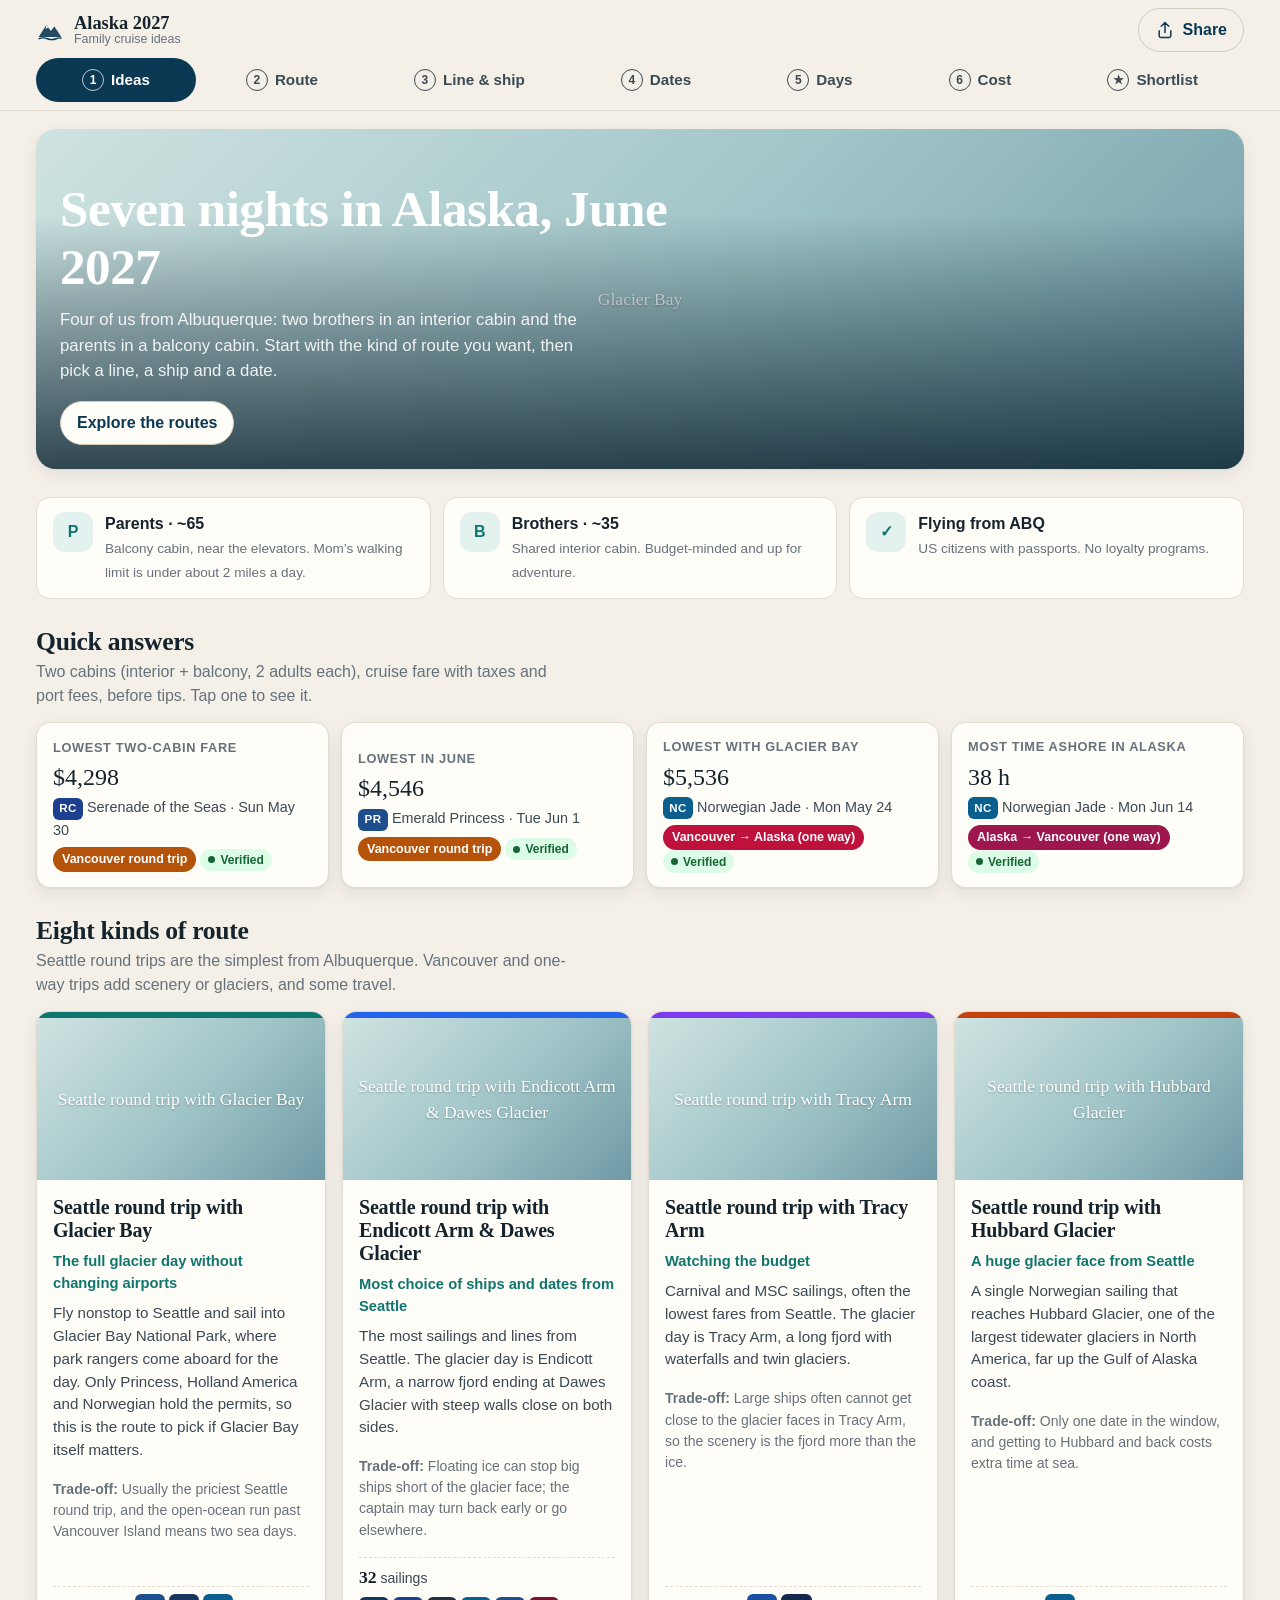
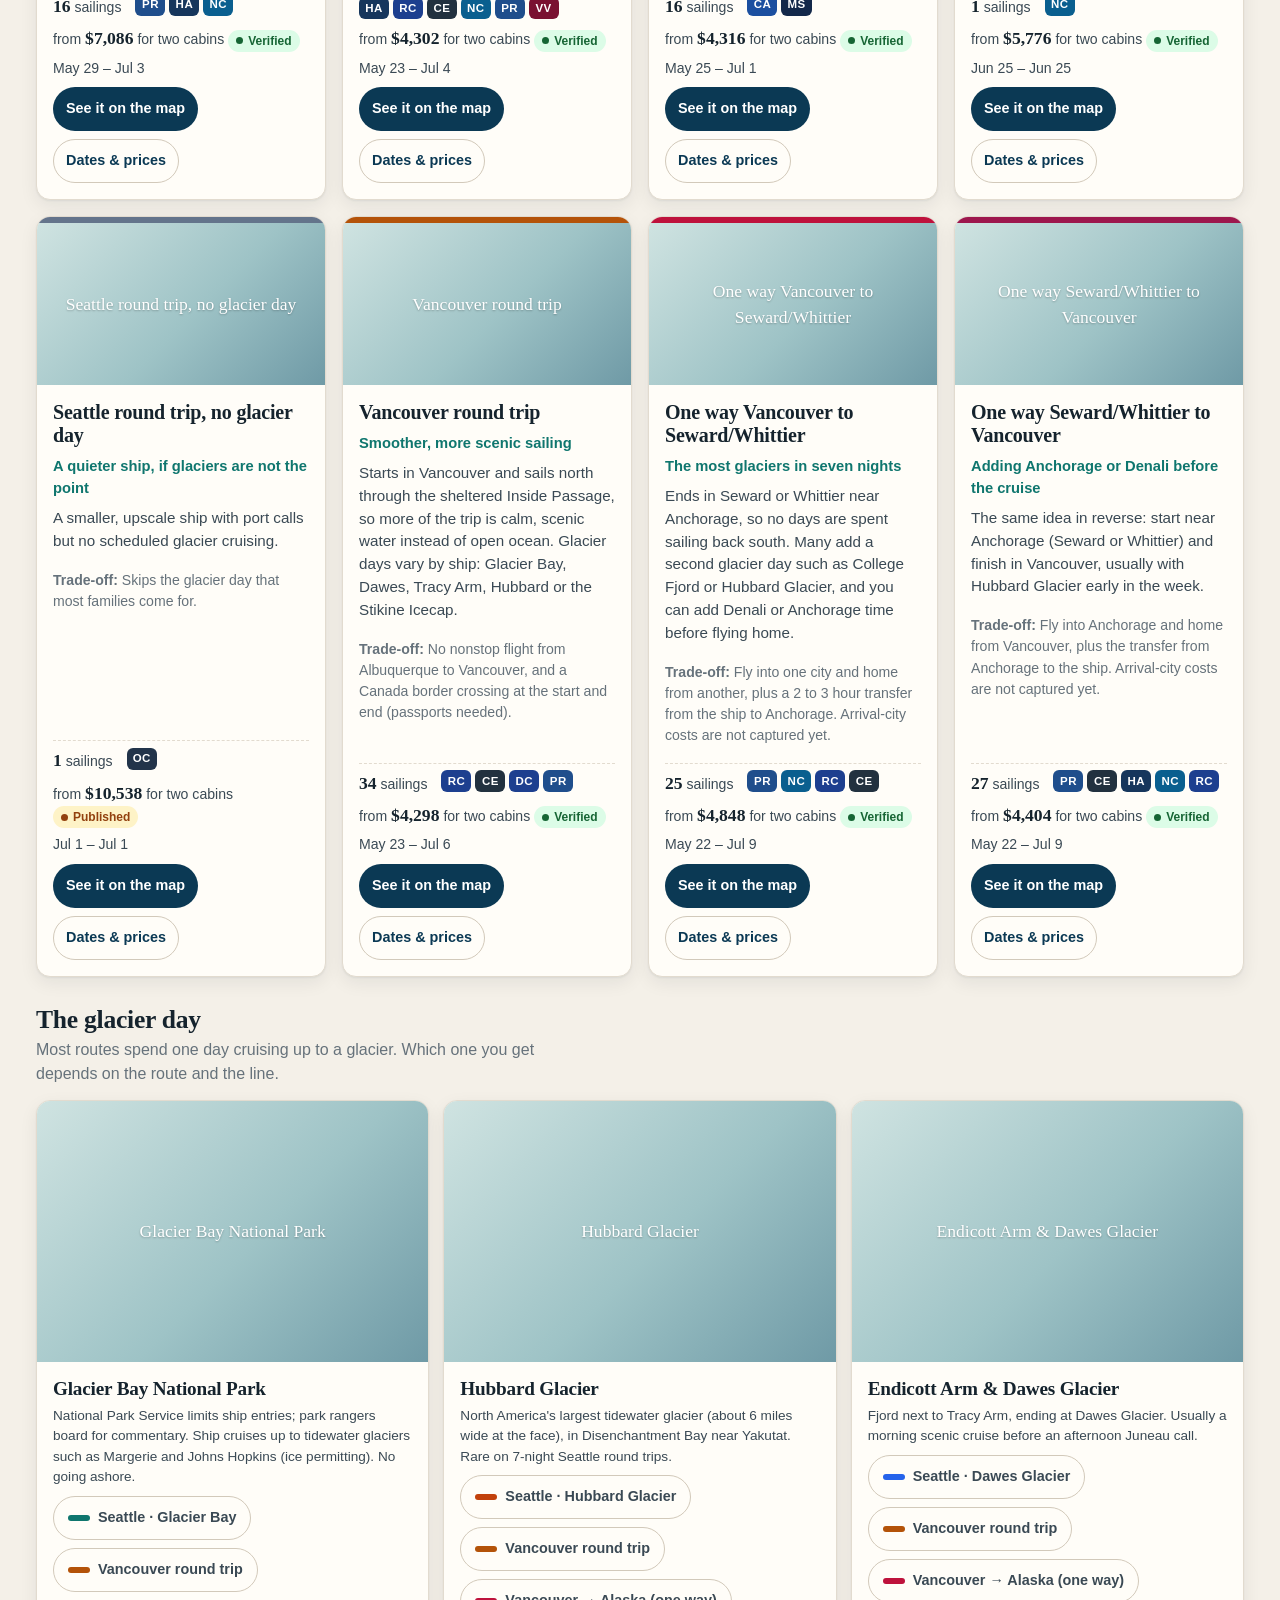
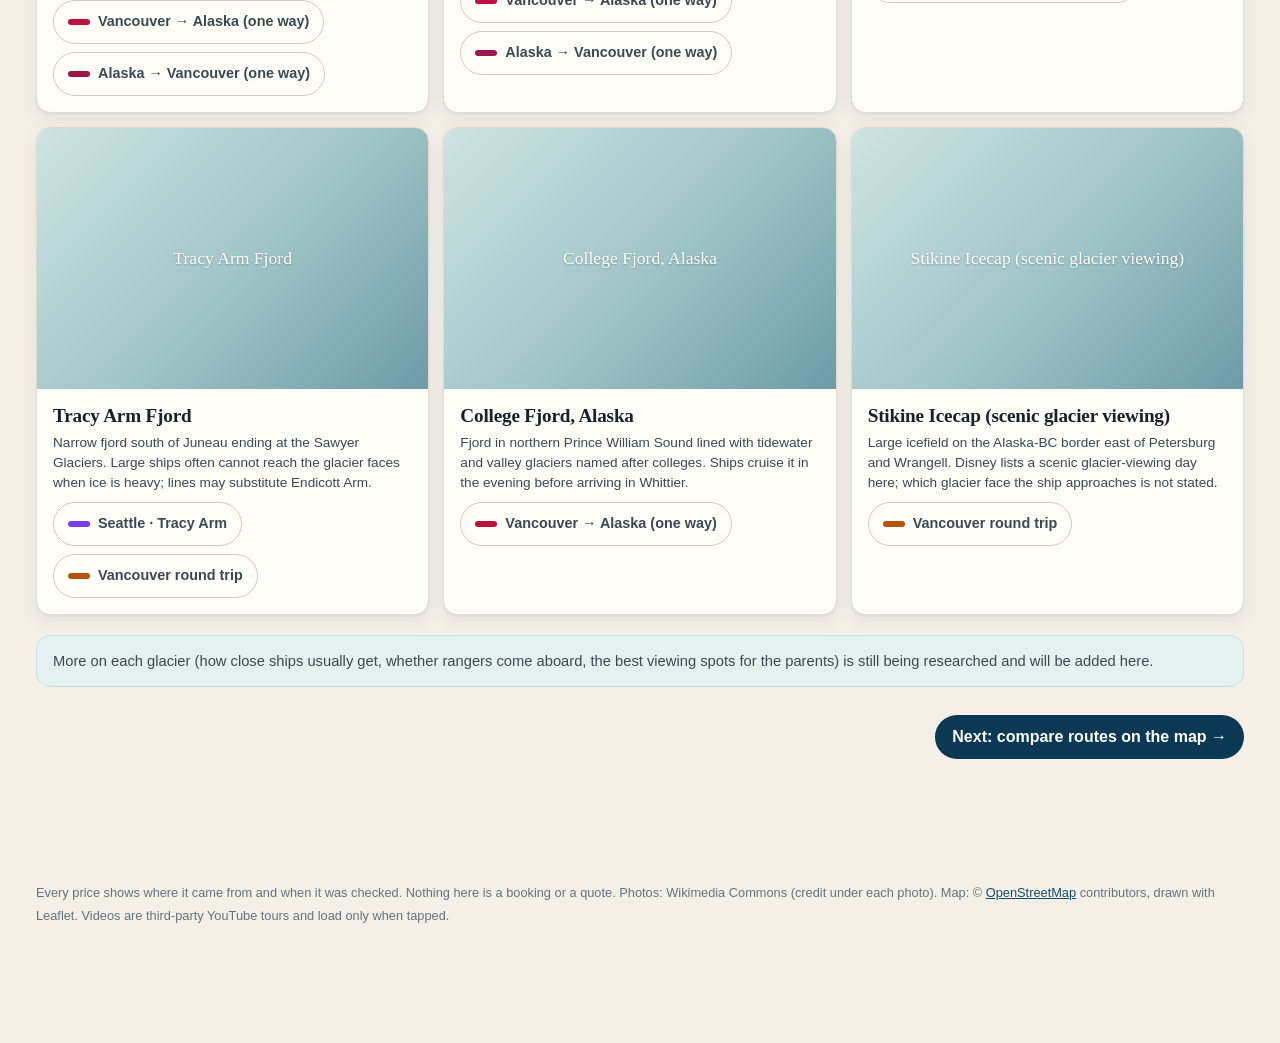
==== commit c6467028: "p7: Days, Cost and Shortlist screens (time fit, walking meter, trip cost, quotes, share/export) Co-A" ====
--- a/index.html
+++ b/index.html
@@ -10,6 +10,7 @@
 <link rel="icon" href="app/icon.svg" type="image/svg+xml">
 <link rel="stylesheet" href="vendor/leaflet/leaflet.css">
 <link rel="stylesheet" href="app/app.css">
+<link rel="stylesheet" href="app/plan.css">
 </head>
 <body>
 <a class="skip" href="#main">Skip to content</a>
@@ -31,10 +32,14 @@
     <a href="#view=route" data-act="view" data-view="route"><i>2</i>Route</a>
     <a href="#view=ship" data-act="view" data-view="ship"><i>3</i>Line &amp; ship</a>
     <a href="#view=date" data-act="view" data-view="date"><i>4</i>Dates</a>
+    <a href="#view=days" data-act="view" data-view="days"><i>5</i>Days</a>
+    <a href="#view=cost" data-act="view" data-view="cost"><i>6</i>Cost</a>
+    <a href="#view=short" data-act="view" data-view="short"><i>★</i>Shortlist</a>
   </nav>
 </header>
 
 <main id="main" tabindex="-1">
+  <div id="sharedBar" class="sharedbar" role="status" hidden></div>
   <section id="v-ideas" class="view" data-view="ideas" hidden></section>
   <section id="v-route" class="view" data-view="route" hidden>
     <div class="route-layout">
@@ -58,11 +63,15 @@
       </div>
     </div>
   </section>
+  <section id="v-days" class="view" data-view="days" hidden></section>
+  <section id="v-cost" class="view" data-view="cost" hidden></section>
+  <section id="v-short" class="view" data-view="short" hidden></section>
   <div id="loading" class="loading">Loading the trip data…</div>
 </main>
 
 <div id="pickbar" class="pickbar" hidden></div>
 <div id="toast" class="toast" role="status" aria-live="polite"></div>
+<div id="quoteDlg" class="dlg-wrap" hidden></div>
 
 <footer class="foot">
   <p>Every price shows where it came from and when it was checked. Nothing here is a booking or a quote.
@@ -73,5 +82,6 @@
 <script src="vendor/leaflet/leaflet.js"></script>
 <script src="app/model.js"></script>
 <script src="app/ui.js"></script>
+<script src="app/plan.js"></script>
 </body>
 </html>
--- a/app/plan.css
+++ b/app/plan.css
@@ -0,0 +1,296 @@
+/* Alaska 2027 planner (v2), Phase 7: Days, Cost, Shortlist. Builds on app.css tokens. */
+:root {
+  --lane-p: #0f766e;   /* parents */
+  --lane-b: #c2410c;   /* brothers */
+  --lane-p-bg: #ccfbf1;
+  --lane-b-bg: #ffedd5;
+  --bad: #b91c1c;
+}
+
+.linkbtn {
+  background: none; border: 0; padding: 6px 0; min-height: 32px; color: var(--ocean2); font: inherit; font-size: .8rem;
+  text-decoration: underline; text-underline-offset: 2px; cursor: pointer;
+}
+@media (pointer: coarse) { .linkbtn { min-height: 44px; } }
+
+.sharedbar { background: #fff7ed; border: 1px solid #fdba74; border-radius: var(--radius); padding: 12px 16px; margin-bottom: 18px; }
+.sharedbar p { margin: 0 0 8px; }
+
+/* ---------- sailing mini header ---------- */
+.sail-mini { display: flex; flex-wrap: wrap; align-items: center; gap: 6px 10px; padding: 10px 0 2px; }
+.sail-mini b { font-family: var(--serif); font-size: 1.15rem; }
+.sail-mini > span:not(.badge):not(.tag) { color: var(--muted); font-size: .9rem; }
+.sail-mini .star-inline { margin-left: auto; }
+.view > .sail-mini { margin-top: 0; }
+.view > .sail-mini + * { margin-top: 14px; }
+
+/* ---------- day strip ---------- */
+.daystrip { padding: 2px 0 8px; gap: 6px; scroll-behavior: smooth; }
+.daychip {
+  position: relative; flex: none; display: flex; flex-direction: column; align-items: flex-start; justify-content: center;
+  min-width: 92px; min-height: 52px; padding: 6px 12px; border-radius: 12px; border: 1px solid var(--rule2);
+  background: var(--paper); color: var(--ink2); cursor: pointer; text-align: left; font: inherit;
+}
+.daychip small { font-size: .72rem; color: var(--muted); }
+.daychip b { font-size: .92rem; white-space: nowrap; }
+.daychip:not(.port) b { font-weight: 500; }
+.daychip[aria-pressed="true"] { background: var(--ocean); border-color: var(--ocean); color: #fff; }
+.daychip[aria-pressed="true"] small { color: rgba(255,255,255,.8); }
+.dflag { position: absolute; top: -6px; right: -4px; min-width: 20px; height: 20px; padding: 0 5px; border-radius: 10px; font-style: normal; font-size: .72rem; font-weight: 700; display: grid; place-items: center; color: #fff; border: 2px solid var(--bg); }
+.dflag.ok { background: var(--teal); }
+.dflag.warn { background: #d97706; }
+.dflag.bad { background: var(--bad); }
+.daystrip { padding-top: 8px; }
+
+.dayview > * + * { margin-top: 16px; }
+.daynav { justify-content: space-between; margin-top: 20px; }
+.dayno { display: block; font-size: .8rem; font-weight: 600; color: var(--teal); text-transform: uppercase; letter-spacing: .04em; margin-bottom: 2px; }
+.stop h3 { font-size: 1.35rem; margin-bottom: 4px; }
+.stop p { margin: 6px 0 0; }
+.stop.sea { background: var(--ice); }
+.stop-top { display: grid; grid-template-columns: 1fr; }
+.stop-top .ph, .stop.scenic .ph { aspect-ratio: auto; height: 190px; }
+@media (min-width: 760px) {
+  .stop-top { grid-template-columns: minmax(260px, 38%) 1fr; }
+  .stop-top .ph { height: 100%; min-height: 190px; }
+  .stop.scenic { display: grid; grid-template-columns: minmax(260px, 38%) 1fr; }
+  .stop.scenic .ph { height: 100%; }
+}
+.rclist { list-style: none; padding: 0; margin: 8px 0 0; }
+.rclist li { padding: 6px 10px; border-radius: 8px; margin-top: 4px; font-size: .92rem; }
+.rclist li.ok { background: #dcfce7; }
+.rclist li.tight { background: #fef3c7; }
+.rclist li.bad { background: #fee2e2; }
+.gguide { display: grid; grid-template-columns: max-content 1fr; gap: 4px 12px; font-size: .9rem; margin: 10px 0 0; }
+.gguide dt { font-weight: 600; text-transform: capitalize; }
+.gguide dd { margin: 0; }
+
+/* ---------- time bar ---------- */
+.tbar { padding: 14px 16px 4px; border-top: 1px solid var(--rule); }
+.tb-grid { display: grid; grid-template-columns: 70px 1fr; row-gap: 6px; align-items: center; }
+.tb-name { font-size: .78rem; font-weight: 700; color: var(--ink2); }
+.tb-axis { position: relative; height: 18px; border-bottom: 1px solid var(--rule2); }
+.tk { position: absolute; bottom: 2px; transform: translateX(-50%); font-size: .7rem; color: var(--muted); white-space: nowrap; }
+.tk.start { transform: none; }
+.tk.end { transform: translateX(-100%); }
+@media (max-width: 600px) { .tk.odd { display: none; } }
+.tb-track { position: relative; height: 34px; background: #f6f3ee; border-radius: 6px; }
+.tb-zone { position: absolute; top: 0; bottom: 0; background: repeating-linear-gradient(135deg, rgba(102,114,123,.18) 0 4px, transparent 4px 8px); }
+.tb-zone.back { background: repeating-linear-gradient(135deg, rgba(185,28,28,.16) 0 4px, transparent 4px 8px); }
+.tb-mark { position: absolute; top: -3px; bottom: -3px; width: 2px; margin-left: -1px; background: var(--ink2); }
+.tb-mark.dep { margin-left: -2px; }
+.tb-mark.aa { background: var(--bad); }
+.tb-blk {
+  position: absolute; top: 4px; bottom: 4px; border-radius: 4px; padding: 0 6px; overflow: hidden; white-space: nowrap; text-overflow: ellipsis;
+  font-size: .72rem; font-weight: 600; line-height: 26px; color: #fff; box-shadow: 0 0 0 1px #fff;
+}
+.tb-blk.l-p { background: var(--lane-p); }
+.tb-blk.l-b { background: var(--lane-b); }
+.tb-blk.aboard { background: #cbd5e1; color: var(--ink2); }
+.tb-blk.late { background-image: repeating-linear-gradient(45deg, rgba(255,255,255,.28) 0 5px, transparent 5px 10px); }
+.tb-blk.over { background: var(--bad); }
+.tb-overflow { position: absolute; right: 2px; top: 8px; font-size: .7rem; font-weight: 700; color: var(--bad); background: #fff; padding: 0 3px; border-radius: 3px; }
+.tb-legend { display: flex; flex-wrap: wrap; gap: 4px 14px; margin: 10px 0 0; font-size: .76rem; color: var(--ink2); }
+.tb-legend span { display: inline-flex; align-items: center; gap: 6px; }
+.lg-blk { display: inline-block; width: 16px; height: 10px; border-radius: 3px; }
+.lg-blk.l-p { background: var(--lane-p); }
+.lg-blk.l-b { background: var(--lane-b); }
+.lg-zone { display: inline-block; width: 16px; height: 10px; border-radius: 2px; background: repeating-linear-gradient(135deg, rgba(102,114,123,.35) 0 3px, transparent 3px 6px); border: 1px solid var(--rule2); }
+.lg-mark { display: inline-block; width: 2px; height: 14px; background: var(--ink2); }
+.lg-mark.aa { background: var(--bad); }
+.tb-note { margin: 6px 0 8px; }
+
+/* ---------- walking meter ---------- */
+.walk { padding: 10px 12px; border-radius: 10px; background: var(--lane-p-bg); }
+.walk.over { background: #fee2e2; }
+.walk-top { display: flex; flex-wrap: wrap; justify-content: space-between; gap: 4px 12px; font-size: .9rem; }
+.wconf { font-size: .72rem; padding: 1px 7px; border-radius: 999px; background: rgba(255,255,255,.7); color: var(--ink2); white-space: nowrap; }
+.walk-bar { position: relative; height: 10px; border-radius: 5px; background: rgba(255,255,255,.75); margin: 8px 0 2px; }
+.walk-bar i { position: absolute; left: 0; top: 0; bottom: 0; border-radius: 5px; background: var(--lane-p); }
+.walk.over .walk-bar i { background: var(--bad); }
+.walk-bar b { position: absolute; top: -4px; bottom: -4px; width: 3px; margin-left: -1px; background: var(--ink); border-radius: 2px; }
+.walk p { margin: 4px 0 0; }
+
+/* ---------- lanes & warnings ---------- */
+.lanes { display: grid; grid-template-columns: 1fr; gap: 10px; margin-top: 12px; }
+@media (min-width: 700px) { .lanes { grid-template-columns: 1fr 1fr; } }
+.lane { border-radius: 10px; padding: 8px 12px; border-left: 4px solid; background: #fbfaf7; }
+.lane.l-p { border-color: var(--lane-p); }
+.lane.l-b { border-color: var(--lane-b); }
+.lane h4 { margin: 0 0 4px; font-size: .85rem; text-transform: uppercase; letter-spacing: .04em; color: var(--ink2); }
+.lane ul { list-style: none; padding: 0; margin: 0; }
+.lane li { display: flex; align-items: center; gap: 10px; padding: 4px 0; font-size: .9rem; border-top: 1px solid var(--rule); }
+.lane li:first-child { border-top: 0; }
+.lane li .t { flex: none; width: 112px; font-variant-numeric: tabular-nums; color: var(--ink2); font-size: .8rem; }
+.lane li .n { flex: 1; min-width: 0; display: flex; flex-direction: column; }
+.lane li .n small { color: var(--muted); }
+.lane li.none, .lane li.aboard { color: var(--muted); }
+.lane li.aboard { justify-content: space-between; }
+.lane li.over .t { color: var(--bad); font-weight: 700; }
+@media (max-width: 420px) { .lane li .t { width: 82px; font-size: .74rem; } }
+.xbtn { flex: none; width: 44px; height: 44px; border-radius: 50%; border: 1px solid var(--rule2); background: var(--paper); color: var(--ink2); font-size: .95rem; cursor: pointer; }
+.warns { list-style: none; padding: 0; margin: 12px 0 0; display: grid; gap: 6px; }
+.warns li { display: flex; gap: 8px; padding: 8px 10px; border-radius: 8px; font-size: .88rem; line-height: 1.35; }
+.warns .lv-block { background: #fee2e2; color: #7f1d1d; font-weight: 600; }
+.warns .lv-warn { background: #fef3c7; color: #78350f; }
+.warns .lv-info { background: #f1f5f9; color: #334155; }
+
+/* ---------- option groups & cards ---------- */
+.optgroups > * + * { margin-top: 22px; }
+.optgroups { margin-top: 22px; }
+.og-head { display: flex; flex-wrap: wrap; align-items: baseline; gap: 2px 12px; margin-bottom: 10px; }
+.og-head h3 { font-size: 1.2rem; }
+.og-head h3 .muted { font-family: var(--sans); font-size: .85rem; font-weight: 500; }
+.og-head p { margin: 0; }
+.optgrid { display: grid; gap: 14px; grid-template-columns: repeat(auto-fill, minmax(300px, 1fr)); }
+@media (max-width: 400px) { .optgrid { grid-template-columns: 1fr; } }
+.opt { display: flex; flex-direction: column; }
+.opt .ph { aspect-ratio: auto; height: 150px; flex: none; }
+.opt .card-body { display: flex; flex-direction: column; gap: 6px; flex: 1; }
+.opt h4 { margin: 0; font-family: var(--serif); font-size: 1.08rem; line-height: 1.2; }
+.opt p { margin: 0; }
+.opt.sel { border-color: var(--teal); box-shadow: 0 0 0 2px var(--teal), var(--shadow); }
+.opt.dim { opacity: .72; }
+.opt .nob { font-style: italic; }
+.xtags { display: flex; flex-wrap: wrap; gap: 4px; }
+.xtags span { font-size: .72rem; padding: 2px 8px; border-radius: 999px; background: var(--sand); color: var(--ink2); white-space: nowrap; }
+.xtags .xl-ideal_parents, .xtags .xl-everyone { background: #dcfce7; color: #166534; font-weight: 600; }
+.xtags .xl-precautions { background: #fef3c7; color: #92400e; font-weight: 600; }
+.xtags .xl-brothers { background: var(--lane-b-bg); color: #9a3412; font-weight: 600; }
+.xtags .xl-not_recommended { background: #fee2e2; color: #991b1b; font-weight: 600; }
+.offsel { display: flex; flex-direction: column; gap: 3px; font-size: .78rem; font-weight: 600; color: var(--muted); }
+.offsel select {
+  min-height: 44px; font: inherit; font-size: 16px; font-weight: 500; color: var(--ink); padding: 0 10px; border-radius: 10px;
+  border: 1px solid var(--rule2); background: var(--paper); max-width: 100%;
+}
+.offone { color: var(--ink2); }
+.oprice { display: flex; flex-wrap: wrap; align-items: center; gap: 4px 10px; }
+.oprice b { font-family: var(--serif); font-size: 1.2rem; }
+.oprice small { font-family: var(--sans); font-size: .75rem; font-weight: 400; color: var(--muted); }
+.pickrow { display: grid; grid-template-columns: 1fr 1fr 1fr; gap: 6px; margin-top: auto; padding-top: 6px; }
+.pickbtn {
+  min-height: 44px; border-radius: 10px; border: 1.5px solid var(--rule2); background: var(--paper); color: var(--ink);
+  font: inherit; font-size: .88rem; font-weight: 600; cursor: pointer; padding: 0 4px;
+}
+.pickbtn.l-p { border-color: var(--lane-p); color: var(--lane-p); }
+.pickbtn.l-b { border-color: var(--lane-b); color: var(--lane-b); }
+.pickbtn.l-f { border-color: var(--ocean); color: var(--ocean); }
+.pickbtn[aria-pressed="true"].l-p { background: var(--lane-p); color: #fff; }
+.pickbtn[aria-pressed="true"].l-b { background: var(--lane-b); color: #fff; }
+.pickbtn[aria-pressed="true"].l-f { background: var(--ocean); color: #fff; }
+.pickbtn[disabled] { opacity: .4; cursor: not-allowed; border-style: dashed; }
+.fitmsg { font-size: .78rem; color: #92400e; }
+.xdet summary { cursor: pointer; font-size: .85rem; font-weight: 600; color: var(--ocean2); min-height: 44px; display: flex; align-items: center; }
+.xdet dl { margin: 0 0 6px; font-size: .84rem; }
+.xdet dt { font-weight: 700; color: var(--ink2); margin-top: 6px; }
+.xdet dd { margin: 0; color: var(--ink2); }
+.aboard-card { background: var(--ice); }
+
+/* ---------- cost ---------- */
+.costsum .cs-main { display: flex; flex-wrap: wrap; justify-content: space-between; gap: 14px 24px; align-items: flex-end; }
+.costsum .k { display: block; font-size: .78rem; color: var(--muted); font-weight: 600; text-transform: uppercase; letter-spacing: .04em; }
+.costsum .big { display: block; font-family: var(--serif); font-size: 2.4rem; line-height: 1.1; margin: 2px 0 4px; }
+.cs-split { display: grid; grid-template-columns: repeat(4, auto); gap: 4px 22px; }
+.cs-split b { font-family: var(--serif); font-size: 1.25rem; }
+@media (max-width: 560px) { .cs-split { grid-template-columns: 1fr 1fr; width: 100%; } }
+.costsum .miss { margin: 14px 0 0; }
+.costsum p.small { margin: 10px 0 0; }
+.cabsel { display: grid; grid-template-columns: repeat(auto-fill, minmax(220px, 1fr)); gap: 10px; margin-top: 12px; }
+h3.ch { font-size: 1.2rem; margin-bottom: 8px; }
+.clist { display: grid; }
+.cl { display: grid; grid-template-columns: minmax(0, 1fr) 80px 100px minmax(160px, 220px); gap: 6px 12px; padding: 10px 0; border-top: 1px solid var(--rule); align-items: start; }
+.cl.head { font-size: .75rem; font-weight: 700; color: var(--muted); text-transform: uppercase; letter-spacing: .04em; border-top: 0; padding-top: 0; }
+.cl.total { font-size: 1.1rem; border-top: 2px solid var(--ink); }
+.cl.total .cl-amt { font-family: var(--serif); font-weight: 700; }
+.cl-what { display: flex; flex-direction: column; min-width: 0; }
+.cl-what small { font-size: .8rem; color: var(--ink2); }
+.cl-amt { text-align: right; font-variant-numeric: tabular-nums; font-weight: 600; }
+.cl-who { font-size: .85rem; color: var(--ink2); }
+.cl-st { display: flex; flex-wrap: wrap; align-items: center; gap: 2px 8px; font-size: .78rem; color: var(--muted); }
+.cl.gap .cl-amt { font-weight: 400; }
+.cl-items { list-style: none; padding: 0; margin: 6px 0 0; font-size: .82rem; }
+.cl-items li { display: flex; flex-wrap: wrap; justify-content: space-between; gap: 2px 10px; padding: 3px 0; border-top: 1px dashed var(--rule); }
+.cl-items li > span:last-child { display: inline-flex; flex-wrap: wrap; align-items: center; gap: 4px 6px; }
+@media (max-width: 700px) {
+  .cl { grid-template-columns: minmax(0, 1fr) auto; }
+  .cl.head { display: none; }
+  .cl-who { grid-column: 1; grid-row: 2; font-size: .75rem; }
+  .cl-amt { grid-column: 2; grid-row: 1; }
+  .cl-st { grid-column: 1 / -1; }
+}
+
+/* stack-up chart */
+.stack { display: grid; gap: 18px; margin-top: 12px; }
+.srow .slabel { font-size: .92rem; font-weight: 600; }
+.srow .slabel .linkbtn { font-size: .92rem; font-weight: 600; color: var(--ink); text-decoration: none; padding: 4px 0; }
+.srow.cur .slabel .linkbtn { text-decoration: underline; }
+.sbarrow { display: flex; align-items: center; gap: 8px; }
+.sbar { display: flex; gap: 2px; height: 26px; min-width: 4px; }
+.sbar .seg { display: block; height: 100%; min-width: 2px; }
+.sbar .seg:first-child { border-radius: 4px 0 0 4px; }
+.sbar .seg:last-child { border-radius: 0 4px 4px 0; }
+.sbar .seg:only-child { border-radius: 4px; }
+.seg.st-published, .sw.st-published { background-image: repeating-linear-gradient(45deg, rgba(255,255,255,.42) 0 3px, transparent 3px 7px); }
+.seg.st-estimate, .sw.st-estimate { background-image: repeating-linear-gradient(45deg, rgba(255,255,255,.62) 0 4px, transparent 4px 6px), repeating-linear-gradient(135deg, rgba(255,255,255,.5) 0 4px, transparent 4px 6px); }
+.stot { flex: none; font-weight: 700; font-variant-numeric: tabular-nums; white-space: nowrap; }
+.stot small { font-weight: 500; color: var(--muted); }
+.sparts { display: flex; flex-wrap: wrap; gap: 2px 12px; color: var(--ink2); margin-top: 4px; }
+.sparts span, .slegend span { display: inline-flex; align-items: center; gap: 5px; }
+.sw { display: inline-block; width: 12px; height: 12px; border-radius: 3px; flex: none; }
+.slegend { display: flex; flex-wrap: wrap; gap: 4px 14px; margin-top: 12px; color: var(--ink2); }
+.slegend .lg-h { font-weight: 700; }
+.slegend .sw.st-verified, .slegend .sw.st-published, .slegend .sw.st-estimate { background-color: #52514e; }
+
+/* assumptions */
+.as-block { padding: 12px 0; border-top: 1px solid var(--rule); }
+.as-block:first-of-type { border-top: 0; }
+.as-block h4 { margin: 0 0 4px; font-size: 1rem; }
+.as-block p { margin: 6px 0 0; }
+.as-ctl { display: flex; flex-wrap: wrap; gap: 10px 16px; align-items: flex-end; margin-top: 8px; }
+.hotels { display: grid; gap: 8px; margin-top: 8px; grid-template-columns: repeat(auto-fill, minmax(300px, 1fr)); }
+@media (max-width: 400px) { .hotels { grid-template-columns: 1fr; } }
+.hotel { display: flex; gap: 10px; align-items: flex-start; padding: 10px 12px; border: 1px solid var(--rule2); border-radius: 12px; background: var(--paper); cursor: pointer; min-height: 44px; }
+.hotel.on { border-color: var(--teal); box-shadow: 0 0 0 2px var(--teal); }
+.hotel input { width: 20px; height: 20px; margin-top: 2px; accent-color: var(--teal); flex: none; }
+.h-main { flex: 1; min-width: 0; display: flex; flex-direction: column; font-size: .9rem; }
+.h-main small { font-size: .78rem; color: var(--ink2); }
+.h-p { display: flex; flex-direction: column; align-items: flex-end; gap: 2px; text-align: right; }
+.h-p b { font-family: var(--serif); font-size: 1.1rem; }
+.h-p small { font-size: .72rem; color: var(--muted); }
+
+/* ---------- shortlist ---------- */
+.shortcard .sc-top { display: flex; align-items: center; gap: 8px; }
+.shortcard h3 { font-size: 1.2rem; }
+.shortcard .sub { color: var(--muted); font-size: .9rem; margin: 4px 0 0; display: flex; flex-wrap: wrap; align-items: center; gap: 6px; }
+.shortcard p { margin: 6px 0 0; }
+.bad { color: var(--bad); }
+.qlist { list-style: none; padding: 0; margin: 0; }
+.qlist li { display: flex; justify-content: space-between; align-items: center; gap: 10px; padding: 8px 0; border-top: 1px solid var(--rule); }
+.qlist li span { display: flex; flex-direction: column; min-width: 0; }
+.qlist small { color: var(--ink2); }
+.filebtn { position: relative; overflow: hidden; }
+.filebtn input { position: absolute; inset: 0; opacity: 0; cursor: pointer; font-size: 16px; }
+#importText { width: 100%; font: 14px/1.4 ui-monospace, Menlo, monospace; font-size: 16px; padding: 10px; border-radius: 10px; border: 1px solid var(--rule2); margin: 6px 0 8px; }
+
+/* ---------- pick bar additions ---------- */
+.pickbar .amt { background: none; border: 0; color: inherit; font: inherit; cursor: pointer; padding: 0; min-height: 44px; }
+.pickbar .star { min-width: 44px; padding: 0; font-size: 1.2rem; }
+.pickbar .star.on { color: #b45309; }
+
+/* ---------- quote dialog ---------- */
+.dlg-wrap { position: fixed; inset: 0; z-index: 2000; background: rgba(15, 23, 32, .45); display: flex; align-items: flex-end; justify-content: center; padding: 16px; }
+.dlg-wrap[hidden] { display: none; }
+.dlg { background: var(--paper); border-radius: 18px; padding: 20px; width: 100%; max-width: 460px; box-shadow: 0 10px 40px rgba(0,0,0,.25); margin-bottom: var(--safe-b); }
+@media (min-width: 600px) { .dlg-wrap { align-items: center; } }
+.dlg h3 { font-size: 1.3rem; margin-bottom: 6px; }
+.dlg p { margin: 4px 0; }
+.qf { display: flex; flex-direction: column; gap: 4px; margin-top: 12px; font-size: .85rem; font-weight: 600; color: var(--ink2); }
+.qf input { min-height: 44px; font-size: 16px; padding: 0 12px; border-radius: 10px; border: 1px solid var(--rule2); background: #fff; color: var(--ink); }
+body.dlg-open { overflow: hidden; }
+.pickbar .what > span { display: block; white-space: nowrap; overflow: hidden; text-overflow: ellipsis; }
+@media (max-width: 480px) {
+  .pickbar .in { gap: 8px; }
+  .pickbar .amt b { font-size: 1.15rem; }
+  .stop-top .ph, .stop.scenic .ph { height: 160px; }
+  .opt .ph { height: 130px; }
+}
